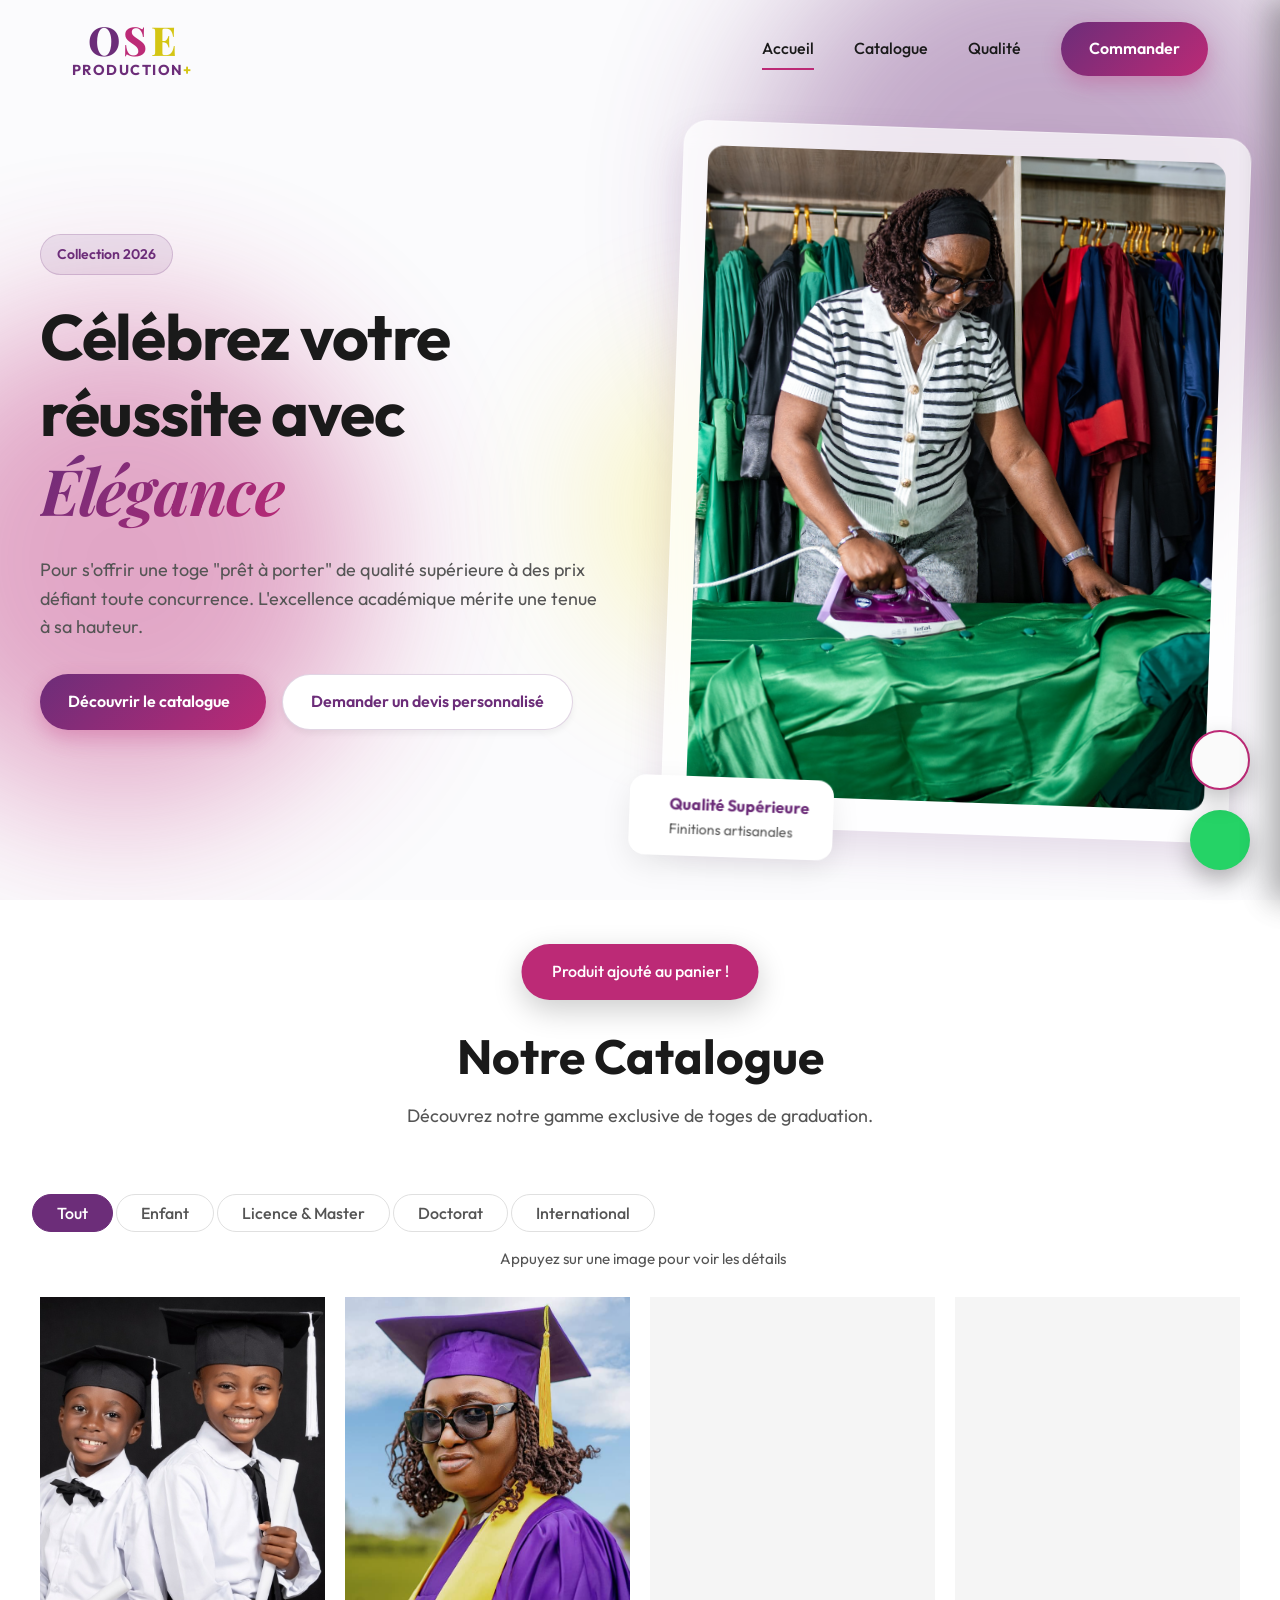
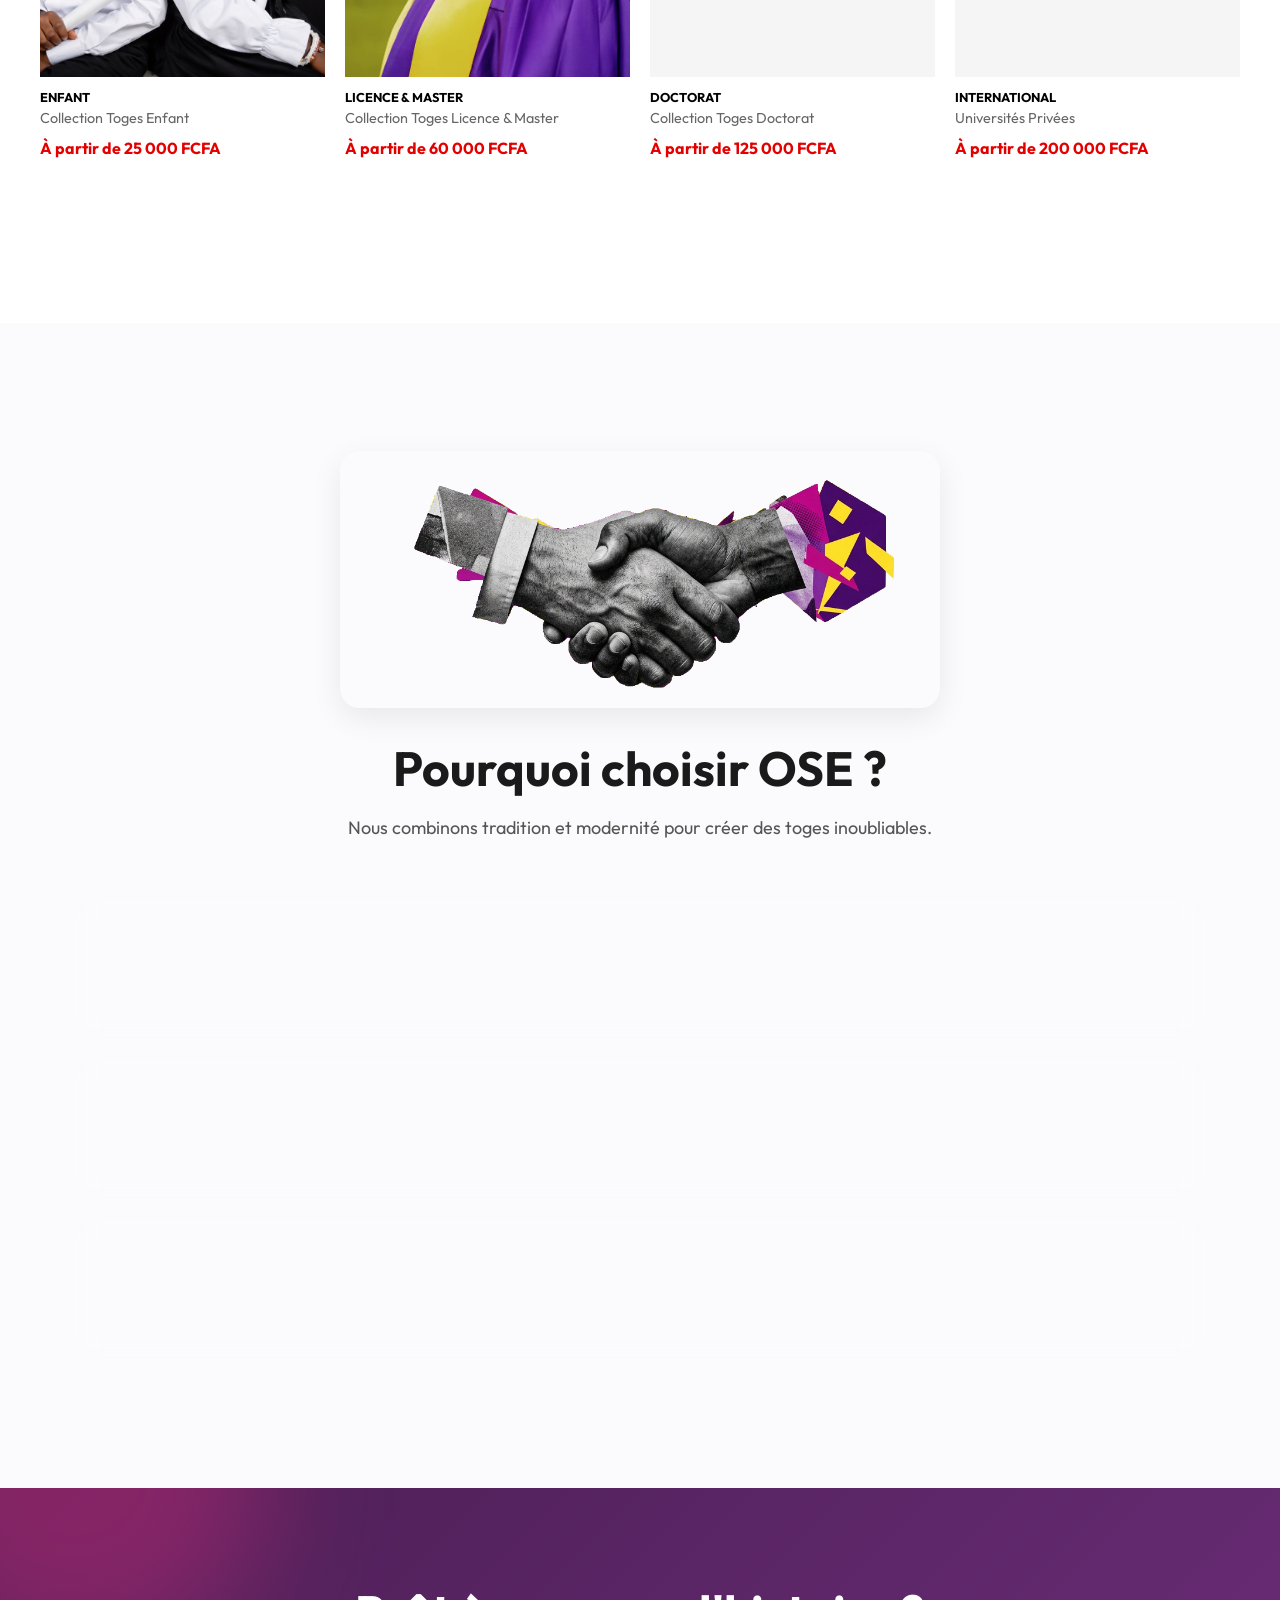
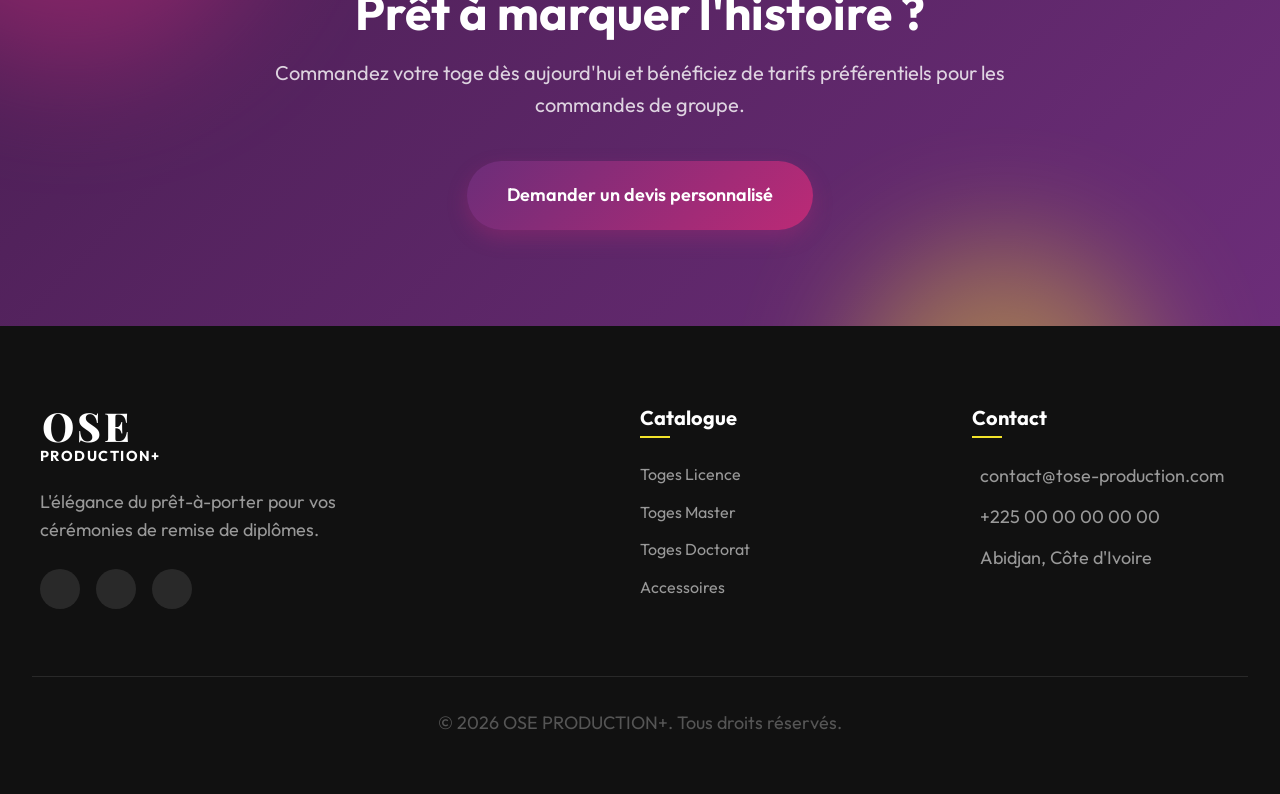
==== index.html @ 0ded6454 "dc" ====
<!DOCTYPE html>
<html lang="fr">
<head>
    <meta charset="UTF-8">
    <meta name="viewport" content="width=device-width, initial-scale=1.0">
    <title>OSE PRODUCTION+ | Catalogue de Toges Premium</title>
    
    <!-- Google Fonts -->
    <link rel="preconnect" href="https://fonts.googleapis.com">
    <link rel="preconnect" href="https://fonts.gstatic.com" crossorigin>
    <link href="https://fonts.googleapis.com/css2?family=Outfit:wght@300;400;500;600;700;800&family=Playfair+Display:ital,wght@0,600;1,600&display=swap" rel="stylesheet">
    
    <!-- Phosphor Icons -->
    <script src="https://unpkg.com/@phosphor-icons/web"></script>
    
    <link rel="stylesheet" href="style.css?v=4">
</head>
<body>
    
    <!-- Navigation -->
    <header class="navbar">
        <div class="nav-container">
            <div class="logo">
                <div class="logo-letters">
                    <span class="logo-o">O</span><span class="logo-s">S</span><span class="logo-e">E</span>
                </div>
                <span class="logo-prod">PRODUCTION<span class="logo-plus">+</span></span>
            </div>
            <nav class="nav-links">
                <a href="#accueil" class="active">Accueil</a>
                <a href="#catalogue">Catalogue</a>
                <a href="#qualite">Qualité</a>
                <a href="#contact" class="btn-primary">Commander</a>
            </nav>
            <div class="mobile-menu">
                <i class="ph ph-list"></i>
            </div>
        </div>
    </header>

    <!-- Hero Section -->
    <section id="accueil" class="hero">
        <div class="hero-bg-shapes">
            <div class="shape shape-purple"></div>
            <div class="shape shape-pink"></div>
            <div class="shape shape-yellow"></div>
        </div>
        
        <div class="hero-content">
            <div class="hero-text fade-in-up">
                <div class="badge">Collection 2026</div>
                <h1>Célébrez votre réussite avec <span class="highlight">Élégance</span></h1>
                <p>Pour s'offrir une toge "prêt à porter" de qualité supérieure à des prix défiant toute concurrence. L'excellence académique mérite une tenue à sa hauteur.</p>
                <div class="hero-buttons">
                    <a href="#catalogue" class="btn-primary">Découvrir le catalogue <i class="ph ph-arrow-right"></i></a>
                    <a href="#" onclick="openQuoteModal(); return false;" class="btn-secondary">Demander un devis personnalisé</a>
                </div>
            </div>
            <div class="hero-image fade-in-left">
                <div class="image-wrapper glass-panel">
                    <img src="assets/couture.jpg" alt="Atelier de confection de toges">
                    <div class="floating-card">
                        <i class="ph-fill ph-star"></i>
                        <div>
                            <strong>Qualité Supérieure</strong>
                            <span>Finitions artisanales</span>
                        </div>
                    </div>
                </div>
            </div>
        </div>
    </section>

    <!-- Catalog Section -->
    <section id="catalogue" class="catalog">
        <div class="section-header fade-in-up">
            <h2>Notre Catalogue</h2>
            <p>Découvrez notre gamme exclusive de toges de graduation.</p>
        </div>

                        <!-- Filters -->
        <div class="filters fade-in-up">
            <button class="filter-btn active" data-filter="all">Tout</button>
            <button class="filter-btn" data-filter="enfant">Enfant</button>
            <button class="filter-btn" data-filter="licence-master">Licence & Master</button>
            <button class="filter-btn" data-filter="doctorat">Doctorat</button>
            <button class="filter-btn" data-filter="international">International</button>
        </div>
        
        <p style="text-align: center; color: var(--text-light); margin-bottom: 25px; margin-top: 15px; font-size: 0.95rem;" class="fade-in-up">
            <i class="ph ph-hand-tap" style="margin-right: 5px;"></i> Appuyez sur une image pour voir les détails
        </p>

                                <div class="products-grid">
            
            <!-- Grande Catégorie: Enfant -->
            <div class="product-card fade-in-up" data-category="enfant" style="--delay: 0.1s">
                <div class="product-image">
                    <img src="assets/toge-enfant/PHOTO-2026-07-03-21-31-05%203.jpg" alt="Toges Enfant">
                    <div class="product-overlay">
                        <button class="btn-icon" data-images="assets/toge-enfant/model%201/PHOTO-2026-07-03-21-31-05%202.jpg,assets/toge-enfant/model%201/PHOTO-2026-07-03-21-31-04.jpg,assets/toge-enfant/model%201/PHOTO-2026-07-03-21-31-04%202.jpg,assets/toge-enfant/model%201/PHOTO-2026-07-03-21-31-04%203.jpg,assets/toge-enfant/model%201/PHOTO-2026-07-03-21-31-05.jpg|assets/toge-enfant/model%202/PHOTO-2026-07-03-21-31-06%203.jpg,assets/toge-enfant/model%202/PHOTO-2026-07-03-21-31-06.jpg,assets/toge-enfant/model%202/PHOTO-2026-07-03-21-31-06%202.jpg|assets/toge-enfant/PHOTO-2026-07-03-21-31-05%203.jpg|assets/toge-enfant/PHOTO-2026-07-03-21-31-06%205.jpg,assets/toge-enfant/PHOTO-2026-07-03-21-31-06%204.jpg" aria-label="Aperçu"><i class="ph ph-heart"></i></button>
                    </div>
                </div>
                <div class="product-info">
                    <div class="product-category">ENFANT</div>
                    <h3 class="product-title">Collection Toges Enfant</h3>
                    <p class="product-price">À partir de 25 000 FCFA</p>
                </div>
            </div>

            <!-- Grande Catégorie: Licence & Master -->
            <div class="product-card fade-in-up" data-category="licence-master" style="--delay: 0.2s">
                <div class="product-image">
                    <img src="assets/toge-licence-master/model%202/PHOTO-2026-07-03-21-35-28%203.jpg" alt="Toges Licence & Master">
                    <div class="product-overlay">
                        <button class="btn-icon" data-images="assets/toge-licence-master/Model%201/PHOTO-2026-07-03-21-35-30%202.jpg,assets/toge-licence-master/Model%201/PHOTO-2026-07-03-21-35-32%204.jpg,assets/toge-licence-master/Model%201/PHOTO-2026-07-03-21-35-30.jpg,assets/toge-licence-master/Model%201/PHOTO-2026-07-03-21-35-31.jpg|assets/toge-licence-master/model%202/PHOTO-2026-07-03-21-35-28%203.jpg,assets/toge-licence-master/model%202/PHOTO-2026-07-03-21-35-28%202.jpg|assets/toge-licence-master/Model%203/PHOTO-2026-07-03-21-35-29%203.jpg,assets/toge-licence-master/Model%203/PHOTO-2026-07-03-21-35-29%202.jpg|assets/toge-licence-master/Model%204/PHOTO-2026-07-03-21-35-32%203.jpg,assets/toge-licence-master/Model%204/PHOTO-2026-07-03-21-35-32%202.jpg,assets/toge-licence-master/Model%204/PHOTO-2026-07-03-21-35-31%202.jpg,assets/toge-licence-master/Model%204/PHOTO-2026-07-03-21-35-31%203.jpg|assets/toge-licence-master/Model%205/PHOTO-2026-07-03-21-35-33%202.jpg,assets/toge-licence-master/Model%205/PHOTO-2026-07-03-21-35-33.jpg|assets/toge-licence-master/Model%206/PHOTO-2026-07-03-21-35-32.jpg|assets/toge-licence-master/Model%207/PHOTO-2026-07-03-21-35-29.jpg|assets/toge-licence-master/Model%208/PHOTO-2026-07-03-21-35-28.jpg" aria-label="Aperçu"><i class="ph ph-heart"></i></button>
                    </div>
                </div>
                <div class="product-info">
                    <div class="product-category">LICENCE & MASTER</div>
                    <h3 class="product-title">Collection Toges Licence & Master</h3>
                    <p class="product-price">À partir de 60 000 FCFA</p>
                </div>
            </div>

            <!-- Grande Catégorie: Doctorat -->
            <div class="product-card fade-in-up" data-category="doctorat" style="--delay: 0.3s">
                <div class="product-image">
                    <img src="assets/toges-doctorants/PHOTO-2026-07-03-21-46-00.jpg" alt="Toges Doctorat">
                    <div class="product-overlay">
                        <button class="btn-icon" data-images="assets/toges-doctorants/PHOTO-2026-07-03-21-46-00.jpg,assets/toges-doctorants/PHOTO-2026-07-03-21-46-00%202.jpg,assets/toges-doctorants/PHOTO-2026-07-03-21-46-00%203.jpg,assets/toges-doctorants/PHOTO-2026-07-03-21-45-59.jpg" aria-label="Aperçu"><i class="ph ph-heart"></i></button>
                    </div>
                </div>
                <div class="product-info">
                    <div class="product-category">DOCTORAT</div>
                    <h3 class="product-title">Collection Toges Doctorat</h3>
                    <p class="product-price">À partir de 125 000 FCFA</p>
                </div>
            </div>
            
            <!-- Grande Catégorie: International -->
            <div class="product-card fade-in-up" data-category="international" style="--delay: 0.4s">
                <div class="product-image">
                    <img src="assets/toges-international/PHOTO-2026-07-03-22-03-42%202.jpg" alt="Toges International">
                    <div class="product-overlay">
                        <button class="btn-icon" data-images="assets/toges-international/PHOTO-2026-07-03-22-03-42%202.jpg,assets/toges-international/PHOTO-2026-07-03-22-03-41.jpg,assets/toges-international/PHOTO-2026-07-03-22-03-42.jpg" aria-label="Aperçu"><i class="ph ph-heart"></i></button>
                    </div>
                </div>
                <div class="product-info">
                    <div class="product-category">INTERNATIONAL</div>
                    <h3 class="product-title">Universités Privées</h3>
                    <p class="product-price">À partir de 200 000 FCFA</p>
                </div>
            </div>
            
        </div>
    </section>

    <!-- Features Section -->
    <section id="qualite" class="features">
        <div class="features-content">
            <div class="section-header fade-in-up" style="margin-bottom: 2rem;">
                <img src="assets/handshake.png" alt="Partenariat de confiance" style="width: 100%; max-width: 600px; border-radius: 20px; margin: 0 auto 2rem; display: block; box-shadow: var(--shadow-md);">
                <h2>Pourquoi choisir OSE ?</h2>
                <p>Nous combinons tradition et modernité pour créer des toges inoubliables.</p>
            </div>
            
            <div class="features-grid stacked">
                <div class="feature-card glass-panel fade-in-up" style="--delay: 0.1s">
                    <div class="feature-icon purple"><i class="ph ph-medal"></i></div>
                    <div>
                        <h3>Tissus Premium</h3>
                        <p>Des matériaux sélectionnés avec soin pour un tombé parfait et un confort absolu tout au long de la cérémonie.</p>
                    </div>
                    <div class="feature-checkmark"><i class="ph-bold ph-check"></i></div>
                </div>
                <div class="feature-card glass-panel fade-in-up" style="--delay: 0.2s">
                    <div class="feature-icon pink"><i class="ph ph-scissors"></i></div>
                    <div>
                        <h3>Coupe sur Mesure</h3>
                        <p>Nos toges sont conçues pour s'adapter élégamment à toutes les morphologies, sublimant votre silhouette.</p>
                    </div>
                    <div class="feature-checkmark"><i class="ph-bold ph-check"></i></div>
                </div>
                <div class="feature-card glass-panel fade-in-up" style="--delay: 0.3s">
                    <div class="feature-icon yellow"><i class="ph ph-tag"></i></div>
                    <div>
                        <h3>Prix Imbattables</h3>
                        <p>Une qualité haute couture accessible. Le meilleur rapport qualité-prix garanti sur le marché.</p>
                    </div>
                    <div class="feature-checkmark"><i class="ph-bold ph-check"></i></div>
                </div>
            </div>
        </div>
    </section>

    <!-- Banner Section -->
    <section class="cta-banner">
        <div class="cta-content fade-in-up">
            <h2>Prêt à marquer l'histoire ?</h2>
            <p>Commandez votre toge dès aujourd'hui et bénéficiez de tarifs préférentiels pour les commandes de groupe.</p>
            <a href="#" onclick="openQuoteModal(); return false;" class="btn-primary btn-large">Demander un devis personnalisé</a>
        </div>
        <div class="cta-shapes">
            <div class="shape-1"></div>
            <div class="shape-2"></div>
        </div>
    </section>

    <!-- Footer -->
    <footer id="contact">
        <div class="footer-content">
            <div class="footer-brand">
                <div class="logo footer-logo">
                    <div class="logo-letters">
                        <span class="logo-o">O</span><span class="logo-s">S</span><span class="logo-e">E</span>
                    </div>
                    <span class="logo-prod">PRODUCTION<span class="logo-plus">+</span></span>
                </div>
                <p>L'élégance du prêt-à-porter pour vos cérémonies de remise de diplômes.</p>
                <div class="social-links">
                    <a href="#"><i class="ph-fill ph-facebook-logo"></i></a>
                    <a href="#"><i class="ph-fill ph-instagram-logo"></i></a>
                    <a href="#"><i class="ph-fill ph-whatsapp-logo"></i></a>
                </div>
            </div>
            <div class="footer-links">
                <h4>Catalogue</h4>
                <a href="#">Toges Licence</a>
                <a href="#">Toges Master</a>
                <a href="#">Toges Doctorat</a>
                <a href="#">Accessoires</a>
            </div>
            <div class="footer-contact">
                <h4>Contact</h4>
                <p><i class="ph ph-envelope"></i> contact@tose-production.com</p>
                <p><i class="ph ph-phone"></i> +225 00 00 00 00 00</p>
                <p><i class="ph ph-map-pin"></i> Abidjan, Côte d'Ivoire</p>
            </div>
        </div>
        <div class="footer-bottom">
            <p>&copy; 2026 OSE PRODUCTION+. Tous droits réservés.</p>
        </div>
    </footer>

    <script src="script.js?v=4"></script>

    <!-- Lightbox -->
    <div id="lightbox" class="lightbox">
        <span class="lightbox-close">&times;</span>
        <button class="lightbox-prev"><i class="ph ph-caret-left"></i></button>
        <div class="lightbox-content">
            <img id="lightbox-img" src="" alt="Aperçu">
        </div>
        <button class="lightbox-next"><i class="ph ph-caret-right"></i></button>
        <div class="lightbox-counter">1 / 1</div>
    </div>


    

    <!-- Product Detail Modal -->
    <div id="product-detail-modal" class="custom-modal">
        <div class="custom-modal-overlay"></div>
        <div class="custom-modal-content product-content fade-in-up">
            <span class="close-modal">&times;</span>
            <div class="product-layout">
                <div class="product-gallery" style="position: relative;">
                    <button class="detail-prev" id="detail-prev"><i class="ph ph-caret-left"></i></button>
                    <img id="detail-img" src="" alt="Toge" style="cursor: zoom-in;" title="Cliquez pour agrandir">
                    <button class="detail-next" id="detail-next"><i class="ph ph-caret-right"></i></button>
                </div>
                <div class="product-info-panel">
                    <h2 id="detail-title">Titre du produit</h2>
                    <p class="detail-price" id="detail-price">Prix</p>
                    <div class="detail-description">
                        <p>Cette toge de qualité supérieure est confectionnée avec soin pour garantir élégance et confort lors de votre cérémonie.</p>
                        <ul style="margin-top: 15px; padding-left: 20px; color: var(--text-light);">
                            <li>Tissu infroissable de haute qualité</li>
                            <li>Coupe académique traditionnelle</li>
                            <li>Finitions soignées</li>
                        </ul>
                    </div>
                    <div class="detail-options dynamic-measurements-container">
                        <div class="quantity-wrapper">
                            <label for="toga-quantity">Combien de toges souhaitez-vous commander ?</label>
                            <input type="number" id="toga-quantity" class="quantity-input" min="1" max="100" value="1">
                        </div>
                        <div id="toga-forms-wrapper" class="forms-wrapper">
                            <!-- Dynamic forms will be injected here -->
                        </div>
                    </div>
                    <button id="btn-add-cart" class="btn-primary" style="width:100%; margin-top:20px;"><i class="ph ph-shopping-cart"></i> Ajouter au panier</button>
                    <button class="btn-secondary" style="width:100%; margin-top:10px;"><i class="ph ph-whatsapp-logo"></i> Commander sur WhatsApp</button>
                </div>
            </div>
        </div>
    </div>


    <!-- Toast Notification -->
    <div id="toast" class="toast">Produit ajouté au panier !</div>


    <!-- Floating WhatsApp Button -->
    <a href="https://wa.me/2250501696060?text=Bonjour%20OSE%20Production%20!%20J'aurais%20besoin%20d'aide%20concernant%20vos%20toges." target="_blank" id="floating-whatsapp-service" class="floating-whatsapp-service">
        <i class="ph-fill ph-whatsapp-logo"></i>
    </a>

    <!-- Floating Favorites Button -->
    <div id="floating-favorites" class="floating-favorites">
        <i class="ph ph-heart"></i>
        <span id="favorites-badge" class="favorites-badge">0</span>
    </div>

    <!-- Cart Sidebar -->
    <div id="cart-sidebar" class="cart-sidebar">
        <div class="cart-header">
            <h2>Votre Panier</h2>
            <button id="close-cart" class="close-cart">&times;</button>
        </div>
        <div id="cart-items" class="cart-items">
            <!-- Cart items will be injected here by JS -->
        </div>
        <div class="cart-footer">
            <button id="btn-checkout-whatsapp" class="btn-primary" style="width: 100%;">
                <i class="ph ph-whatsapp-logo"></i> Commander via WhatsApp
            </button>
        </div>
    </div>

    <!-- Favorites Sidebar -->
    <div id="favorites-sidebar" class="favorites-sidebar">
        <div class="cart-header">
            <h2>Mes Favoris</h2>
            <button id="close-favorites" class="close-cart">&times;</button>
        </div>
        <div id="favorites-items" class="cart-items" style="padding: 20px; overflow-y: auto; display: flex; flex-direction: column; gap: 15px;">
            <!-- Favorites items will be injected here by JS -->
        </div>
    </div>

    <div id="cart-overlay" class="cart-overlay"></div>


    <!-- Custom Quote Modal -->
    <div id="quote-modal" class="custom-modal">
        <div class="custom-modal-overlay"></div>
        <div class="custom-modal-content quote-modal-content">
            <span class="close-modal" onclick="closeQuoteModal()">&times;</span>
            <h2>Demander un devis personnalisé</h2>
            <p style="margin-bottom: 20px; color: var(--text-light);">Veuillez remplir ce formulaire pour obtenir une proposition chiffrée adaptée à vos besoins.</p>
            
            <form id="quote-form" onsubmit="submitQuoteForm(event)">
                <div class="form-grid">
                    <div class="form-group">
                        <label for="quote-name">Nom complet du responsable</label>
                        <input type="text" id="quote-name" required placeholder="Ex: Jean Dupont">
                    </div>
                    <div class="form-group">
                        <label for="quote-school">Nom de l'établissement / Université</label>
                        <input type="text" id="quote-school" required placeholder="Ex: Université de Cocody">
                    </div>
                    <div class="form-group">
                        <label for="quote-phone">Numéro WhatsApp</label>
                        <input type="tel" id="quote-phone" required placeholder="Ex: +225 01 02 03 04 05">
                    </div>
                    <div class="form-group">
                        <label for="quote-email">Adresse Email</label>
                        <input type="email" id="quote-email" required placeholder="Ex: contact@ecole.com">
                    </div>
                    <div class="form-group" style="position: relative;">
                        <label for="quote-type">Type de toges souhaité</label>
                        <select id="quote-type" required onchange="toggleOtherType()">
                            <option value="">Sélectionnez un type</option>
                            <option value="Maternelle">Maternelle</option>
                            <option value="Primaire">Primaire</option>
                            <option value="Collège / Lycée">Collège / Lycée</option>
                            <option value="Licence / Master">Licence / Master</option>
                            <option value="Doctorat">Doctorat</option>
                            <option value="Autre">Autre</option>
                        </select>
                        <input type="text" id="quote-type-other" placeholder="Précisez le type..." style="display: none; margin-top: 10px;">
                    </div>
                    <div class="form-group">
                        <label for="quote-quantity">Quantité estimée</label>
                        <input type="number" id="quote-quantity" min="1" required placeholder="Ex: 25">
                    </div>
                </div>

                <div class="form-group" style="margin-top: 15px;">
                    <label for="quote-date">Date prévue de la cérémonie</label>
                    <input type="date" id="quote-date">
                </div>

                <div class="form-options">
                    <p style="font-weight: 600; margin-bottom: 10px;">Options de personnalisation :</p>
                    <label class="checkbox-label">
                        <input type="checkbox" id="opt-embroidery" value="Broderie du logo"> Broderie du logo de l'établissement
                    </label>
                    <label class="checkbox-label">
                        <input type="checkbox" id="opt-sash" value="Écharpes personnalisées"> Écharpes personnalisées avec le nom de l'école
                    </label>
                    <label class="checkbox-label">
                        <input type="checkbox" id="opt-cap" value="Toques avec pompons"> Toques avec pompons aux couleurs de l'école
                    </label>
                </div>

                <div class="form-group" style="margin-top: 15px;">
                    <label for="quote-message">Précisions supplémentaires</label>
                    <textarea id="quote-message" rows="3" placeholder="Avez-vous des besoins spécifiques ?"></textarea>
                </div>

                <button type="submit" class="btn-primary" style="width: 100%; margin-top: 20px;">
                    <i class="ph ph-whatsapp-logo" style="margin-right: 8px; font-size: 1.2rem;"></i> Envoyer ma demande via WhatsApp
                </button>
            </form>
        </div>
    </div>
</body>

</html>
---- style.css ----
/* --- CSS Variables --- */
:root {
    --purple: #6c2d79;
    --purple-light: #8e3e9f;
    --purple-dark: #4b1f54;
    
    --magenta: #bc2a76;
    --magenta-light: #d64a93;
    
    --yellow: #f2e32a;
    --yellow-dark: #d4c514;
    
    --text-dark: #1a1a1a;
    --text-light: #555555;
    --bg-light: #fbfbfd;
    --white: #ffffff;
    
    --primary: #bc2a76;
    --secondary: #8e3e9f;
    
    --glass-bg: rgba(255, 255, 255, 0.7);
    --glass-border: rgba(255, 255, 255, 0.3);
    
    --transition: all 0.3s cubic-bezier(0.25, 0.8, 0.25, 1);
    
    --shadow-sm: 0 4px 6px rgba(0,0,0,0.05);
    --shadow-md: 0 10px 30px rgba(0,0,0,0.08);
    --shadow-lg: 0 20px 40px rgba(108, 45, 121, 0.15);
}

/* --- Reset & Base Styles --- */
* {
    margin: 0;
    padding: 0;
    box-sizing: border-box;
}

html {
    scroll-behavior: smooth;
}

body {
    font-family: 'Outfit', sans-serif;
    color: var(--text-dark);
    background-color: var(--bg-light);
    line-height: 1.6;
    overflow-x: hidden;
}

a {
    text-decoration: none;
    color: inherit;
    transition: var(--transition);
}

ul {
    list-style: none;
}

/* --- Typography --- */
h1, h2, h3, h4 {
    line-height: 1.2;
    font-weight: 700;
}

h1 {
    font-size: clamp(2.5rem, 5vw, 4.5rem);
    letter-spacing: -0.02em;
    margin-bottom: 1.5rem;
}

h2 {
    font-size: clamp(2rem, 4vw, 3rem);
    margin-bottom: 1rem;
}

p {
    font-size: 1.125rem;
    color: var(--text-light);
    margin-bottom: 1.5rem;
}

.highlight {
    background: linear-gradient(135deg, var(--purple), var(--magenta));
    -webkit-background-clip: text;
    -webkit-text-fill-color: transparent;
    font-family: 'Playfair Display', serif;
    font-style: italic;
    padding-right: 0.2em; /* Fix cut-off italic letters */
}

/* --- Buttons --- */
.btn-primary, .btn-secondary {
    display: inline-flex;
    align-items: center;
    gap: 0.5rem;
    padding: 0.875rem 1.75rem;
    border-radius: 50px;
    font-weight: 600;
    font-size: 1rem;
    cursor: pointer;
    transition: var(--transition);
    border: none;
    outline: none;
}

.btn-primary {
    background: linear-gradient(135deg, var(--purple), var(--magenta));
    color: var(--white);
    box-shadow: 0 8px 20px rgba(188, 42, 118, 0.3);
}

.btn-primary:hover {
    transform: translateY(-3px);
    box-shadow: 0 12px 25px rgba(188, 42, 118, 0.4);
}

.btn-secondary {
    background: var(--white);
    color: var(--purple);
    border: 1px solid rgba(108, 45, 121, 0.2);
    box-shadow: var(--shadow-sm);
}

.btn-secondary:hover {
    border-color: var(--purple);
    transform: translateY(-3px);
}

.btn-large {
    padding: 1.25rem 2.5rem;
    font-size: 1.125rem;
}

/* --- Navigation --- */
.navbar {
    position: fixed;
    top: 0;
    left: 0;
    width: 100%;
    z-index: 1000;
    padding: 1.25rem 0;
    transition: var(--transition);
}

.navbar.scrolled {
    background: rgba(255, 255, 255, 0.9);
    backdrop-filter: blur(15px);
    -webkit-backdrop-filter: blur(15px);
    box-shadow: var(--shadow-sm);
    padding: 0.875rem 0;
}

.nav-container {
    max-width: 1200px;
    margin: 0 auto;
    padding: 0 2rem;
    display: flex;
    justify-content: space-between;
    align-items: center;
}

/* Logo Styling inspired by image */
.logo {
    display: inline-flex;
    flex-direction: column;
    align-items: center;
    font-weight: 800;
    line-height: 1;
}

.logo span {
    display: inline-block;
}

.logo-letters {
    display: flex;
    flex-direction: row;
    align-items: center;
}

.logo-o, .logo-s, .logo-e {
    font-size: 2.5rem;
    padding: 0 0.1rem;
    font-family: 'Playfair Display', serif;
}

.logo-o { color: var(--purple); }
.logo-s { color: var(--magenta); }
.logo-e { color: var(--yellow-dark); }

.logo-prod {
    font-size: 0.9rem;
    letter-spacing: 0.1em;
    color: var(--purple);
    margin-top: 0.2rem;
    font-weight: 700;
}

.logo-plus {
    color: var(--yellow-dark);
}

.nav-links {
    display: flex;
    align-items: center;
    gap: 2.5rem;
}

.nav-links a:not(.btn-primary) {
    font-weight: 500;
    position: relative;
    padding: 0.5rem 0;
}

.nav-links a:not(.btn-primary)::after {
    content: '';
    position: absolute;
    bottom: 0;
    left: 0;
    width: 0;
    height: 2px;
    background: var(--magenta);
    transition: var(--transition);
}

.nav-links a:not(.btn-primary):hover::after,
.nav-links a.active:not(.btn-primary)::after {
    width: 100%;
}

.mobile-menu {
    display: none;
    font-size: 1.5rem;
    cursor: pointer;
}

/* --- Hero Section --- */
.hero {
    position: relative;
    min-height: 100vh;
    display: flex;
    align-items: center;
    padding: 8rem 2rem 4rem;
    overflow: hidden;
}

.hero-bg-shapes {
    position: absolute;
    top: 0;
    left: 0;
    width: 100%;
    height: 100%;
    z-index: -1;
    overflow: hidden;
}

.shape {
    position: absolute;
    border-radius: 50%;
    filter: blur(80px);
    opacity: 0.4;
    animation: float 20s infinite alternate;
}

.shape-purple {
    top: -10%;
    right: -5%;
    width: 600px;
    height: 600px;
    background: var(--purple);
    animation-delay: 0s;
}

.shape-pink {
    bottom: 10%;
    left: -10%;
    width: 500px;
    height: 500px;
    background: var(--magenta);
    animation-delay: -5s;
}

.shape-yellow {
    top: 40%;
    right: 30%;
    width: 300px;
    height: 300px;
    background: var(--yellow);
    opacity: 0.3;
    animation-delay: -10s;
}

@keyframes float {
    0% { transform: translate(0, 0) scale(1); }
    50% { transform: translate(30px, 50px) scale(1.1); }
    100% { transform: translate(-30px, 20px) scale(0.9); }
}

.hero-content {
    max-width: 1200px;
    margin: 0 auto;
    display: grid;
    grid-template-columns: 1fr 1fr;
    gap: 4rem;
    align-items: center;
    width: 100%;
}

.badge {
    display: inline-block;
    padding: 0.5rem 1rem;
    background: rgba(108, 45, 121, 0.1);
    color: var(--purple);
    border-radius: 50px;
    font-weight: 600;
    font-size: 0.875rem;
    margin-bottom: 1.5rem;
    border: 1px solid rgba(108, 45, 121, 0.2);
}

.hero-buttons {
    display: flex;
    gap: 1rem;
    margin-top: 2rem;
}

.hero-image {
    position: relative;
}

.glass-panel {
    background: var(--glass-bg);
    backdrop-filter: blur(12px);
    -webkit-backdrop-filter: blur(12px);
    border: 1px solid var(--glass-border);
    border-radius: 24px;
    box-shadow: var(--shadow-lg);
}

.image-wrapper {
    position: relative;
    padding: 1.5rem;
    transform: rotate(2deg);
    transition: var(--transition);
}

.image-wrapper:hover {
    transform: rotate(0deg) translateY(-10px);
}

.image-wrapper img {
    width: 100%;
    height: auto;
    border-radius: 16px;
    object-fit: cover;
    aspect-ratio: 4/5;
}

.floating-card {
    position: absolute;
    bottom: -2rem;
    left: -2rem;
    background: var(--white);
    padding: 1rem 1.5rem;
    border-radius: 16px;
    box-shadow: var(--shadow-md);
    display: flex;
    align-items: center;
    gap: 1rem;
    animation: float-small 6s infinite ease-in-out;
}

@keyframes float-small {
    0%, 100% { transform: translateY(0); }
    50% { transform: translateY(-10px); }
}

.floating-card i {
    font-size: 2rem;
    color: var(--yellow-dark);
}

.floating-card div {
    display: flex;
    flex-direction: column;
}

.floating-card strong {
    font-size: 1rem;
    color: var(--purple);
}

.floating-card span {
    font-size: 0.875rem;
    color: var(--text-light);
}

/* --- Features Section --- */
.features {
    padding: 8rem 2rem;
    max-width: 1200px;
    margin: 0 auto;
}

.section-header {
    text-align: center;
    max-width: 600px;
    margin: 0 auto 4rem;
}

.features-grid {
    display: grid;
    grid-template-columns: repeat(auto-fit, minmax(300px, 1fr));
    gap: 2rem;
}

.feature-card {
    padding: 3rem 2rem;
    text-align: center;
    transition: var(--transition);
}

.feature-card:hover {
    transform: translateY(-10px);
    background: var(--white);
}

.feature-icon {
    width: 80px;
    height: 80px;
    border-radius: 50%;
    display: flex;
    align-items: center;
    justify-content: center;
    margin: 0 auto 1.5rem;
    font-size: 2.5rem;
}

.feature-icon.purple {
    background: rgba(108, 45, 121, 0.1);
    color: var(--purple);
}

.feature-icon.pink {
    background: rgba(188, 42, 118, 0.1);
    color: var(--magenta);
}

.feature-icon.yellow {
    background: rgba(242, 227, 42, 0.2);
    color: var(--yellow-dark);
}

/* --- Catalog Section --- */
.catalog {
    padding: 8rem 2rem;
    background: var(--white);
}

.catalog-filters {
    display: flex;
    justify-content: center;
    gap: 1rem;
    margin-bottom: 3rem;
    flex-wrap: wrap;
}

.filter-btn {
    padding: 0.5rem 1.5rem;
    border-radius: 50px;
    border: 1px solid #e0e0e0;
    background: transparent;
    color: var(--text-light);
    font-family: inherit;
    font-weight: 500;
    font-size: 1rem;
    cursor: pointer;
    transition: var(--transition);
}

.filter-btn:hover, .filter-btn.active {
    background: var(--purple);
    color: var(--white);
    border-color: var(--purple);
}


.products-grid {
    display: grid;
    grid-template-columns: repeat(2, 1fr);
    gap: 15px;
    max-width: 1200px;
    margin: 0 auto;
}

@media (min-width: 768px) {
    .products-grid {
        grid-template-columns: repeat(4, 1fr);
        gap: 20px;
    }
}

.product-card {
    border-radius: 0;
    overflow: hidden;
    background: transparent;
    box-shadow: none;
    transition: none;
    border: none;
}

.product-card:hover {
    transform: none;
    box-shadow: none;
}

.product-image {
    position: relative;
    aspect-ratio: 3/4;
    height: auto;
    background: #f5f5f5;
    overflow: hidden;
}

.product-image img {
    width: 100%;
    height: 100%;
    object-fit: cover;
    transition: transform 0.5s ease;
}

.product-card:hover .product-image img {
    transform: scale(1.05);
}

.product-badge {
    position: absolute;
    top: 10px;
    left: 10px;
    background: #000; /* Black like Galeries Lafayette -50% */
    color: var(--white);
    padding: 0.2rem 0.5rem;
    border-radius: 0;
    font-size: 0.75rem;
    font-weight: 700;
    text-transform: uppercase;
}

.product-overlay {
    position: absolute;
    top: 10px;
    right: 10px;
    bottom: auto;
    left: auto;
    background: transparent;
    display: block;
    opacity: 1;
    pointer-events: none;
}

.btn-icon {
    pointer-events: auto;
    background: transparent;
    color: #666;
    border: none;
    padding: 0;
    border-radius: 0;
    font-size: 1.5rem;
    display: flex;
    align-items: center;
    justify-content: center;
    cursor: pointer;
    transform: none;
    transition: color 0.3s ease;
}

.btn-icon:hover {
    color: var(--purple);
}

.product-info {
    padding: 10px 0;
    text-align: left;
}

.product-category {
    font-size: 0.8rem;
    color: #000;
    font-weight: 700;
    margin-bottom: 0.2rem;
    text-transform: uppercase;
    letter-spacing: 0;
}

.product-info h3 {
    font-size: 0.9rem;
    font-weight: 400;
    color: #666;
    margin-bottom: 0.5rem;
}

.product-price {
    font-weight: 700;
    color: #e50000; /* Red like in the screenshot */
    font-size: 1rem;
}

/* --- CTA Banner --- */
.cta-banner {
    background: linear-gradient(135deg, var(--purple-dark), var(--purple));
    padding: 6rem 2rem;
    text-align: center;
    color: var(--white);
    position: relative;
    overflow: hidden;
}

.cta-content {
    position: relative;
    z-index: 2;
    max-width: 800px;
    margin: 0 auto;
}

.cta-content h2 {
    color: var(--white);
}

.cta-content p {
    color: rgba(255, 255, 255, 0.8);
    font-size: 1.25rem;
    margin-bottom: 2.5rem;
}

.cta-shapes .shape-1, .cta-shapes .shape-2 {
    position: absolute;
    border-radius: 50%;
    filter: blur(60px);
    z-index: 1;
}

.cta-shapes .shape-1 {
    width: 400px;
    height: 400px;
    background: var(--magenta);
    top: -50%;
    left: -10%;
    opacity: 0.5;
}

.cta-shapes .shape-2 {
    width: 300px;
    height: 300px;
    background: var(--yellow);
    bottom: -50%;
    right: 10%;
    opacity: 0.4;
}

/* --- Footer --- */
footer {
    background: #111;
    color: var(--white);
    padding: 5rem 2rem 2rem;
}

.footer-content {
    max-width: 1200px;
    margin: 0 auto;
    display: grid;
    grid-template-columns: 2fr 1fr 1fr;
    gap: 4rem;
    margin-bottom: 4rem;
}

.footer-logo {
    filter: brightness(0) invert(1);
    margin-bottom: 1.5rem;
    align-items: flex-start;
}

.footer-brand p {
    color: #999;
    max-width: 300px;
}

.social-links {
    display: flex;
    gap: 1rem;
    margin-top: 1.5rem;
}

.social-links a {
    display: flex;
    align-items: center;
    justify-content: center;
    width: 40px;
    height: 40px;
    border-radius: 50%;
    background: rgba(255,255,255,0.1);
    transition: var(--transition);
}

.social-links a:hover {
    background: var(--magenta);
    transform: translateY(-3px);
}

.footer-links h4, .footer-contact h4 {
    font-size: 1.25rem;
    margin-bottom: 1.5rem;
    position: relative;
    padding-bottom: 0.5rem;
}

.footer-links h4::after, .footer-contact h4::after {
    content: '';
    position: absolute;
    bottom: 0;
    left: 0;
    width: 30px;
    height: 2px;
    background: var(--yellow);
}

.footer-links a, .footer-contact p {
    display: block;
    color: #999;
    margin-bottom: 0.75rem;
}

.footer-links a:hover {
    color: var(--yellow);
    padding-left: 5px;
}

.footer-contact i {
    color: var(--magenta);
    margin-right: 0.5rem;
}

.footer-bottom {
    text-align: center;
    padding-top: 2rem;
    border-top: 1px solid rgba(255,255,255,0.1);
    color: #777;
    font-size: 0.875rem;
}

/* --- Animations --- */
.fade-in-up {
    opacity: 0;
    transform: translateY(30px);
    transition: opacity 0.8s ease, transform 0.8s ease;
    transition-delay: var(--delay, 0s);
}

.fade-in-up.visible {
    opacity: 1;
    transform: translateY(0);
}

.fade-in-left {
    opacity: 0;
    transform: translateX(30px);
    transition: opacity 0.8s ease, transform 0.8s ease;
}

.fade-in-left.visible {
    opacity: 1;
    transform: translateX(0);
}

/* --- Responsive --- */
@media (max-width: 992px) {
    .hero-content {
        grid-template-columns: 1fr;
        text-align: center;
        gap: 1.5rem;
    }
    
    .hero-buttons {
        justify-content: center;
    }
    
    .hero-image {
        margin-top: 0;
        max-width: 500px;
        margin-left: auto;
        margin-right: auto;
    }
    
    .features {
        padding: 2rem 1.5rem 4rem;
    }
    
    .catalog {
        padding: 4rem 1.5rem 2rem;
    }
    
    .floating-card {
        bottom: -1rem;
        left: 50%;
        transform: translateX(-50%);
        width: max-content;
        animation: float-small-center 6s infinite ease-in-out;
    }

    @keyframes float-small-center {
        0%, 100% { transform: translate(-50%, 0); }
        50% { transform: translate(-50%, -10px); }
    }
    
    .footer-content {
        grid-template-columns: 1fr;
        gap: 2rem;
    }
}

@media (max-width: 768px) {
    .nav-links {
        display: none;
    }
    
    .mobile-menu {
        display: block;
    }
    
    .hero {
        padding-top: 5rem;
        padding-bottom: 2rem;
        min-height: auto;
    }
}

/* Lightbox Styles */
.lightbox {
    display: none;
    position: fixed;
    z-index: 9999;
    left: 0;
    top: 0;
    width: 100%;
    height: 100%;
    background-color: rgba(0, 0, 0, 0.9);
    backdrop-filter: blur(5px);
    opacity: 0;
    transition: opacity 0.3s ease;
}

.lightbox.active {
    display: flex;
    align-items: center;
    justify-content: center;
    opacity: 1;
}

.lightbox-content {
    max-width: 90%;
    max-height: 90%;
    position: relative;
    display: flex;
    justify-content: center;
    align-items: center;
}

.lightbox-content img {
    max-width: 100%;
    max-height: 90vh;
    object-fit: contain;
    border-radius: 8px;
    box-shadow: 0 10px 30px rgba(0,0,0,0.5);
    user-select: none;
}

.lightbox-close {
    position: absolute;
    top: 20px;
    right: 30px;
    color: white;
    font-size: 40px;
    font-weight: 300;
    cursor: pointer;
    z-index: 10000;
    transition: color 0.2s;
}

.lightbox-close:hover {
    color: var(--primary);
}

.lightbox-prev, .lightbox-next {
    position: absolute;
    top: 50%;
    transform: translateY(-50%);
    background: rgba(255, 255, 255, 0.1);
    color: white;
    border: none;
    width: 50px;
    height: 50px;
    border-radius: 50%;
    display: flex;
    align-items: center;
    justify-content: center;
    font-size: 24px;
    cursor: pointer;
    transition: background 0.2s, transform 0.2s;
    z-index: 10000;
}

.lightbox-prev:hover, .lightbox-next:hover {
    background: var(--primary);
    transform: translateY(-50%) scale(1.1);
}

.lightbox-prev {
    left: 30px;
}

.lightbox-next {
    right: 30px;
}

.lightbox-counter {
    position: absolute;
    bottom: 30px;
    left: 50%;
    transform: translateX(-50%);
    color: white;
    font-family: var(--font-primary);
    font-size: 1rem;
    background: rgba(0,0,0,0.5);
    padding: 5px 15px;
    border-radius: 20px;
}

.product-image img { transition: opacity 0.3s ease; }


/* --- Ecommerce Modals --- */
.custom-modal {
    position: fixed;
    top: 0;
    left: 0;
    width: 100%;
    height: 100%;
    z-index: 10000;
    display: none;
    align-items: center;
    justify-content: center;
}

.custom-modal.active {
    display: flex;
}

.custom-modal-overlay {
    position: absolute;
    top: 0;
    left: 0;
    width: 100%;
    height: 100%;
    background: rgba(0, 0, 0, 0.7);
    backdrop-filter: blur(8px);
}

.custom-modal-content {
    position: relative;
    background: white;
    border-radius: 20px;
    z-index: 10001;
    overflow: hidden;
    box-shadow: 0 20px 50px rgba(0,0,0,0.3);
}

.close-modal {
    position: absolute;
    top: 20px;
    right: 25px;
    font-size: 30px;
    cursor: pointer;
    color: var(--text);
    z-index: 10;
    transition: color 0.3s;
}

.close-modal:hover {
    color: var(--primary);
}

/* Gallery Modal */
.gallery-content {
    width: 90%;
    max-width: 1200px;
    max-height: 90vh;
    padding: 40px;
    overflow-y: auto;
}

.gallery-content h2 {
    text-align: center;
    margin-bottom: 30px;
    font-size: 2rem;
    color: var(--text);
}


.gallery-grid {
    display: grid;
    grid-template-columns: repeat(2, 1fr);
    gap: 15px;
}

@media (min-width: 768px) {
    .gallery-grid {
        grid-template-columns: repeat(auto-fill, minmax(200px, 1fr));
        gap: 20px;
    }
}

.gallery-item {
    position: relative;
    border-radius: 0;
    overflow: hidden;
    cursor: pointer;
    box-shadow: none;
    transition: none;
    background: transparent;
}

.gallery-image {
    position: relative;
    aspect-ratio: 3/4;
    background: #f5f5f5;
    overflow: hidden;
}

.gallery-image img {
    width: 100%;
    height: 100%;
    object-fit: cover;
    transition: transform 0.5s;
}

.gallery-item:hover .gallery-image img {
    transform: scale(1.05);
}

.gallery-info {
    padding: 10px 0;
    text-align: left;
}

.gallery-info h3 {
    font-size: 0.9rem;
    font-weight: 400;
    color: #666;
    margin: 0;
}

/* Product Detail Modal */
.product-content {
    width: 90%;
    max-width: 1000px;
    max-height: 90vh;
    overflow-y: auto;
}

.product-layout {
    display: flex;
    flex-direction: column;
}

@media (min-width: 768px) {
    .product-layout {
        flex-direction: row;
    }
}

.product-gallery {
    flex: 1;
    background: #f5f5f5;
    display: flex;
    align-items: center;
    justify-content: center;
    padding: 40px;
}

.product-gallery img {
    max-width: 100%;
    max-height: 70vh;
    object-fit: contain;
    border-radius: 10px;
    box-shadow: 0 10px 30px rgba(0,0,0,0.15);
}

.product-info-panel {
    flex: 1;
    padding: 50px 40px;
    display: flex;
    flex-direction: column;
    justify-content: center;
}

#detail-title {
    font-size: 2.2rem;
    margin-bottom: 10px;
    color: var(--text);
}

.detail-price {
    font-size: 1.5rem;
    color: var(--primary);
    font-weight: 700;
    margin-bottom: 25px;
}

.detail-options {
    margin-top: 25px;
}

.detail-options label {
    display: block;
    margin-bottom: 8px;
    font-weight: 500;
    color: var(--text);
}

.detail-options select {
    width: 100%;
    padding: 12px;
    border: 1px solid #ddd;
    border-radius: 8px;
    font-family: inherit;
    font-size: 1rem;
    outline: none;
    transition: border-color 0.3s;
}

.detail-options select:focus {
    border-color: var(--primary);
}


/* Product Detail Arrows */
.detail-prev, .detail-next {
    position: absolute;
    top: 50%;
    transform: translateY(-50%);
    background: rgba(0, 0, 0, 0.3);
    color: white;
    border: none;
    width: 40px;
    height: 40px;
    border-radius: 50%;
    display: flex;
    align-items: center;
    justify-content: center;
    font-size: 20px;
    cursor: pointer;
    transition: background 0.3s;
    z-index: 10;
}
.detail-prev:hover, .detail-next:hover {
    background: var(--primary);
}
.detail-prev { left: 10px; }
.detail-next { right: 10px; }

/* Toast */
.toast {
    position: fixed;
    bottom: -100px;
    left: 50%;
    transform: translateX(-50%);
    background-color: var(--primary);
    color: white;
    padding: 15px 30px;
    border-radius: 50px;
    font-weight: 500;
    box-shadow: 0 10px 30px rgba(0,0,0,0.2);
    z-index: 99999;
    transition: bottom 0.4s cubic-bezier(0.68, -0.55, 0.265, 1.55);
}
.toast.show {
    bottom: 40px;
}


/* Dynamic Form Styles */
.dynamic-measurements-container {
    margin-top: 20px;
    display: flex;
    flex-direction: column;
    gap: 15px;
}

.quantity-wrapper {
    display: flex;
    flex-direction: column;
    gap: 8px;
}

.quantity-wrapper label {
    font-weight: 600;
    color: var(--text);
}

.quantity-input {
    padding: 12px;
    border: 1px solid #ddd;
    border-radius: 8px;
    font-size: 1rem;
    width: 100%;
    outline: none;
    transition: border-color 0.3s;
}

.quantity-input:focus {
    border-color: var(--primary);
}

.forms-wrapper {
    max-height: 40vh; /* Allow scrolling if many togas */
    overflow-y: auto;
    padding-right: 10px;
    display: flex;
    flex-direction: column;
    gap: 20px;
}

/* Custom Scrollbar for forms */
.forms-wrapper::-webkit-scrollbar {
    width: 6px;
}
.forms-wrapper::-webkit-scrollbar-track {
    background: #f1f1f1; 
    border-radius: 4px;
}
.forms-wrapper::-webkit-scrollbar-thumb {
    background: #ccc; 
    border-radius: 4px;
}
.forms-wrapper::-webkit-scrollbar-thumb:hover {
    background: var(--primary); 
}

.toga-form-block {
    background: #f9f9f9;
    border: 1px solid #eee;
    border-radius: 12px;
    padding: 15px;
}

.toga-form-header {
    font-weight: 700;
    font-size: 1.1rem;
    color: var(--primary);
    margin-bottom: 12px;
    border-bottom: 2px solid #eee;
    padding-bottom: 5px;
}

.form-row {
    display: flex;
    flex-wrap: wrap;
    gap: 10px;
    margin-bottom: 10px;
}

.form-group {
    flex: 1 1 calc(50% - 10px);
    display: flex;
    flex-direction: column;
    gap: 5px;
}

.form-group label {
    font-size: 0.85rem;
    color: #555;
    font-weight: 500;
}

.form-group input, .form-group select {
    padding: 8px 10px;
    border: 1px solid #ddd;
    border-radius: 6px;
    font-size: 0.9rem;
    outline: none;
}

.form-group input:focus, .form-group select:focus {
    border-color: var(--primary);
}


/* --- Cart Styles --- */
.floating-cart {
    position: fixed;
    bottom: 30px;
    right: 30px;
    background: var(--primary);
    color: white;
    width: 60px;
    height: 60px;
    border-radius: 50%;
    display: flex;
    align-items: center;
    justify-content: center;
    font-size: 28px;
    box-shadow: 0 10px 25px rgba(0,0,0,0.3);
    cursor: pointer;
    z-index: 9999;
    transition: transform 0.3s, background 0.3s;
}

.floating-cart:hover {
    transform: scale(1.1);
    background: var(--secondary);
}

.cart-badge {
    position: absolute;
    top: -5px;
    right: -5px;
    background: red;
    color: white;
    font-size: 14px;
    font-weight: bold;
    width: 24px;
    height: 24px;
    display: flex;
    align-items: center;
    justify-content: center;
    border-radius: 50%;
    border: 2px solid white;
}

.cart-overlay {
    position: fixed;
    top: 0;
    left: 0;
    width: 100%;
    height: 100%;
    background: rgba(0,0,0,0.5);
    backdrop-filter: blur(5px);
    z-index: 10001;
    display: none;
    opacity: 0;
    transition: opacity 0.3s;
}

.cart-overlay.active {
    display: block;
    opacity: 1;
}

.cart-sidebar {
    position: fixed;
    top: 0;
    right: -400px;
    width: 100%;
    max-width: 400px;
    height: 100%;
    background: white;
    box-shadow: -10px 0 30px rgba(0,0,0,0.2);
    z-index: 10002;
    transition: right 0.4s cubic-bezier(0.77, 0, 0.175, 1);
    display: flex;
    flex-direction: column;
}

.cart-sidebar.active {
    right: 0;
}

.cart-header {
    padding: 20px;
    border-bottom: 1px solid #eee;
    display: flex;
    justify-content: space-between;
    align-items: center;
}

.cart-header h2 {
    font-size: 1.5rem;
    color: var(--text);
    margin: 0;
}

.close-cart {
    background: none;
    border: none;
    font-size: 30px;
    cursor: pointer;
    color: var(--text);
}

.cart-items {
    flex: 1;
    overflow-y: auto;
    padding: 20px;
    display: flex;
    flex-direction: column;
    gap: 15px;
}

.cart-item {
    background: #f9f9f9;
    border-radius: 12px;
    padding: 15px;
    position: relative;
    border: 1px solid #eee;
}

.cart-item h4 {
    margin: 0 0 10px 0;
    color: var(--primary);
    font-size: 1.1rem;
}

.cart-item p {
    margin: 5px 0;
    font-size: 0.9rem;
    color: #555;
}

.cart-item-toga {
    background: white;
    padding: 10px;
    border-radius: 8px;
    margin-top: 10px;
    border: 1px solid #eee;
    font-size: 0.85rem;
}

.remove-item {
    position: absolute;
    top: 15px;
    right: 15px;
    background: none;
    border: none;
    color: red;
    cursor: pointer;
    font-size: 1.2rem;
}

.cart-footer {
    padding: 20px;
    border-top: 1px solid #eee;
    background: white;
}


/* --- Split Layout for Features Section --- */
.features.split-layout {
    display: flex;
    flex-wrap: wrap;
    gap: 40px;
    align-items: stretch;
    max-width: 1200px;
    margin: 0 auto;
    padding: 0 5%;
}

.features-image-container {
    flex: 1;
    min-width: 300px;
    position: relative;
    border-radius: 20px;
    overflow: hidden;
    box-shadow: var(--shadow-lg);
}

.features-img {
    width: 100%;
    height: 100%;
    object-fit: cover;
    display: block;
    min-height: 400px;
}

.features-content {
    flex: 1;
    min-width: 300px;
    display: flex;
    flex-direction: column;
    justify-content: center;
}

.features-content .section-header {
    margin-bottom: 30px;
}

.features-grid.stacked {
    display: flex;
    flex-direction: column;
    gap: 20px;
}

.features-grid.stacked .feature-card {
    display: flex;
    align-items: flex-start;
    gap: 20px;
    text-align: left;
    padding: 25px;
}

.features-grid.stacked .feature-icon {
    margin-bottom: 0;
    flex-shrink: 0;
}

.features-grid.stacked h3 {
    margin-top: 5px;
    margin-bottom: 8px;
}

@media (max-width: 768px) {
    .features.split-layout {
        flex-direction: column;
    }
    .features-img {
        min-height: 300px;
    }
    
    .filters {
        display: grid;
        grid-template-columns: 1fr 1fr;
        gap: 10px;
    }
    .filters .filter-btn {
        width: 100%;
        padding: 10px 5px;
        font-size: 0.9rem;
    }
    .filters .filter-btn[data-filter="all"] {
        grid-column: 1 / -1;
    }

    .features-grid.stacked .feature-card {
        padding: 15px;
        gap: 15px;
    }
    .features-grid.stacked .feature-icon {
        width: 50px;
        height: 50px;
        font-size: 1.5rem;
    }
    .features-grid.stacked h3 {
        font-size: 1.1rem;
        margin-top: 0;
    }
    .features-grid.stacked p {
        font-size: 0.9rem;
    }
}


/* --- Quote Form Modal Styles --- */
.quote-modal-content {
    max-width: 700px;
    width: 90%;
    padding: 40px;
    max-height: 90vh;
    overflow-y: auto;
}

.form-grid {
    display: grid;
    grid-template-columns: 1fr 1fr;
    gap: 15px;
}

.form-group {
    display: flex;
    flex-direction: column;
    text-align: left;
}

.form-group label {
    font-size: 0.9rem;
    font-weight: 500;
    margin-bottom: 5px;
    color: var(--text-dark);
}

.form-group input, 
.form-group select, 
.form-group textarea {
    padding: 12px;
    border: 1px solid #ddd;
    border-radius: 8px;
    font-family: inherit;
    font-size: 0.95rem;
    background-color: #f9f9f9;
    transition: all 0.3s ease;
}

.form-group input:focus, 
.form-group select:focus, 
.form-group textarea:focus {
    outline: none;
    border-color: var(--primary);
    box-shadow: 0 0 0 3px rgba(188, 42, 118, 0.1);
}

.form-options {
    text-align: left;
    background: #fbfbfd;
    padding: 15px;
    border-radius: 8px;
    margin-top: 15px;
    border: 1px solid #eee;
}

.checkbox-label {
    display: flex;
    align-items: center;
    gap: 10px;
    margin-bottom: 8px;
    font-size: 0.9rem;
    cursor: pointer;
}

.checkbox-label input[type="checkbox"] {
    width: 18px;
    height: 18px;
    accent-color: var(--primary);
}

@media (max-width: 600px) {
    .form-grid {
        grid-template-columns: 1fr;
    }
}

/* Feature Card Checkmark */
.feature-card {
    position: relative;
}
.feature-checkmark {
    position: absolute;
    bottom: -10px;
    right: -10px;
    font-size: 3rem;
    color: var(--purple);
    opacity: 0.9;
    transform: rotate(10deg);
    pointer-events: none;
    z-index: 10;
    filter: drop-shadow(0 4px 6px rgba(0,0,0,0.15));
}

/* --- Favorites Styles --- */
.floating-favorites {
    position: fixed;
    bottom: 110px; /* Stacked directly above the WhatsApp service button */
    right: 30px;
    background: #fafafa;
    color: var(--magenta);
    border: 2px solid var(--magenta);
    width: 60px;
    height: 60px;
    border-radius: 50%;
    display: flex;
    align-items: center;
    justify-content: center;
    font-size: 28px;
    box-shadow: 0 10px 25px rgba(0,0,0,0.25);
    cursor: pointer;
    z-index: 9999;
    transition: transform 0.3s, background 0.3s, color 0.3s;
}

.floating-cart {
    display: none !important;
}

.floating-favorites:hover {
    transform: scale(1.1);
    background: var(--magenta);
    color: white;
}

.favorites-badge {
    position: absolute;
    top: -5px;
    right: -5px;
    background: var(--primary);
    color: white;
    font-size: 14px;
    font-weight: bold;
    width: 24px;
    height: 24px;
    border-radius: 50%;
    display: none;
    align-items: center;
    justify-content: center;
}

.favorites-sidebar {
    position: fixed;
    top: 0;
    right: -400px;
    width: 400px;
    height: 100vh;
    background: white;
    box-shadow: -10px 0 30px rgba(0,0,0,0.15);
    z-index: 10002; /* Raised above overlay (10001) to fix the blur issue */
    transition: right 0.4s cubic-bezier(0.25, 1, 0.5, 1);
    display: flex;
    flex-direction: column;
}

.favorites-sidebar.active {
    right: 0;
}

/* --- Floating WhatsApp Customer Service --- */
.floating-whatsapp-service {
    position: fixed;
    bottom: 30px;
    right: 30px;
    background: #25D366;
    color: white !important;
    width: 60px;
    height: 60px;
    border-radius: 50%;
    display: flex;
    align-items: center;
    justify-content: center;
    font-size: 32px;
    box-shadow: 0 10px 25px rgba(0,0,0,0.3);
    z-index: 9999;
    cursor: pointer;
    transition: transform 0.3s, background 0.3s;
}

.floating-whatsapp-service:hover {
    transform: scale(1.1);
    background: #128C7E;
}

@media (max-width: 480px) {
    .favorites-sidebar {
        width: 100%;
        right: -100%;
    }
}
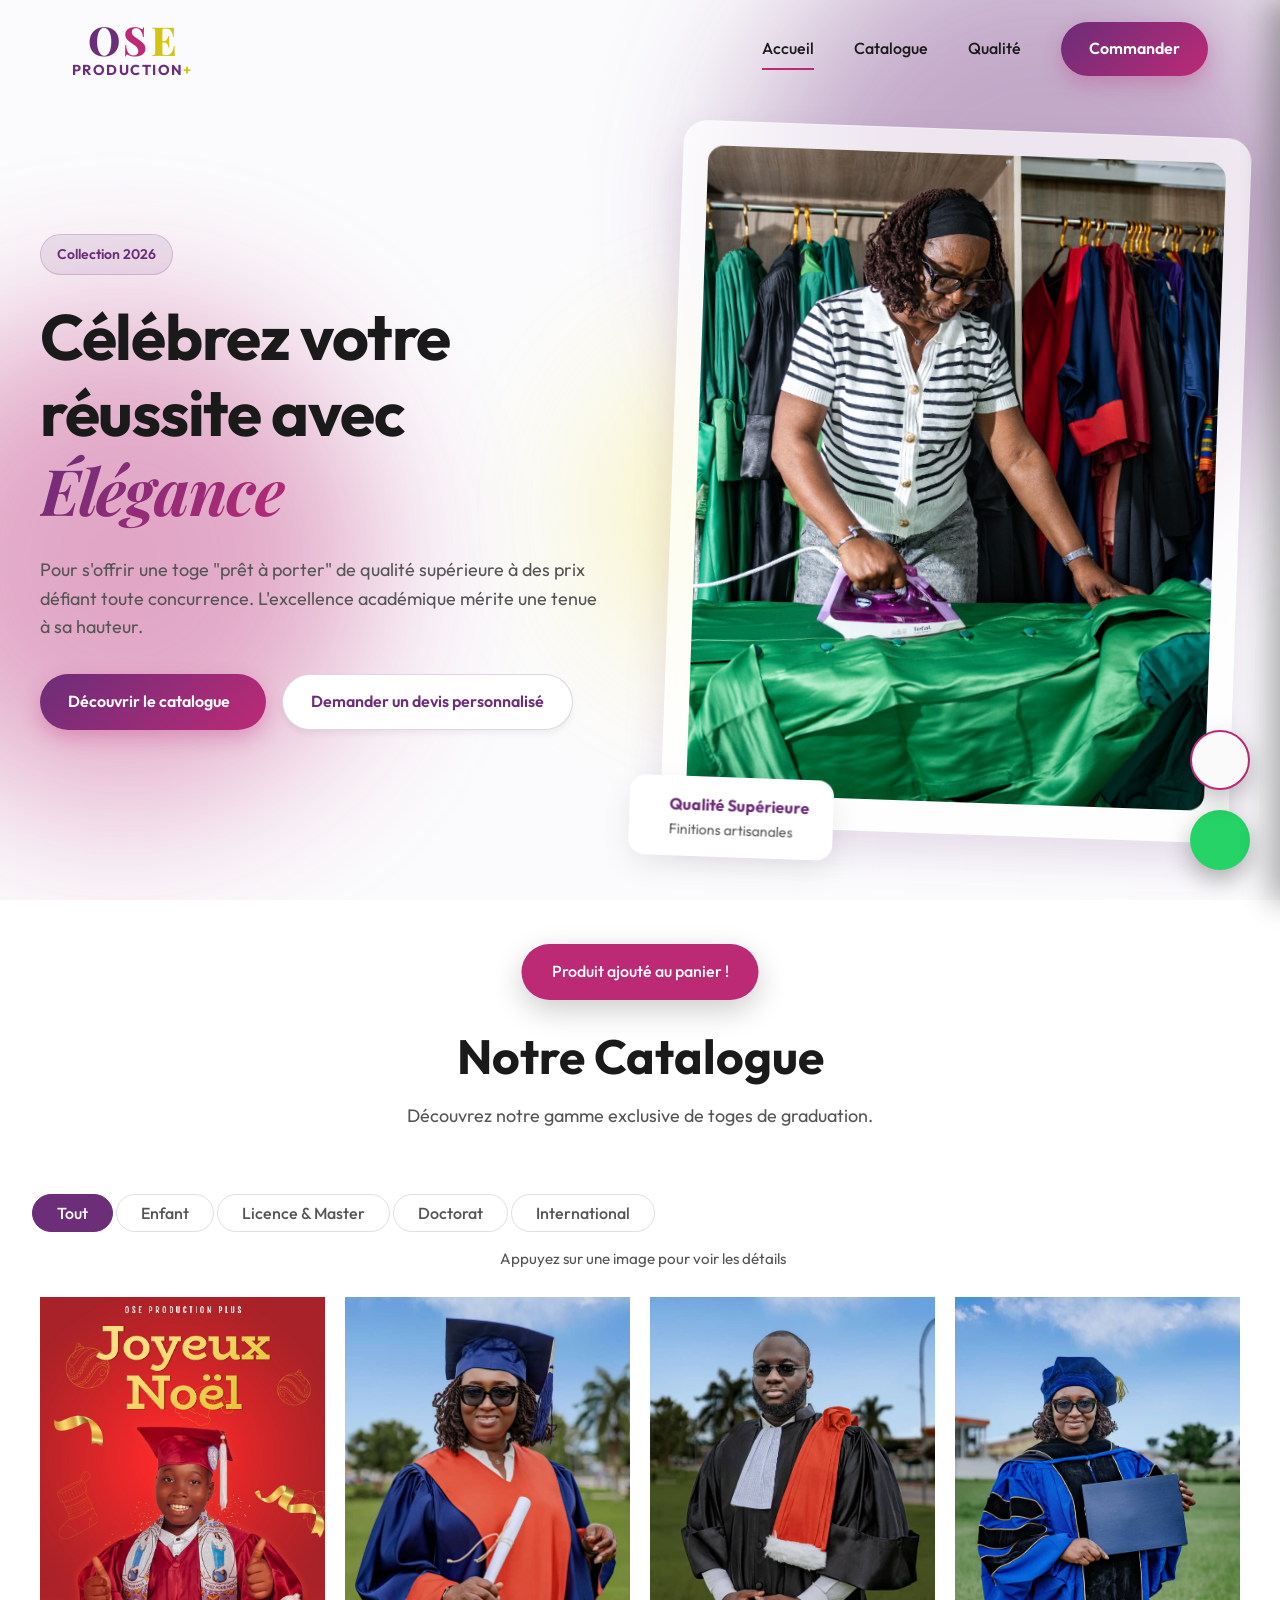
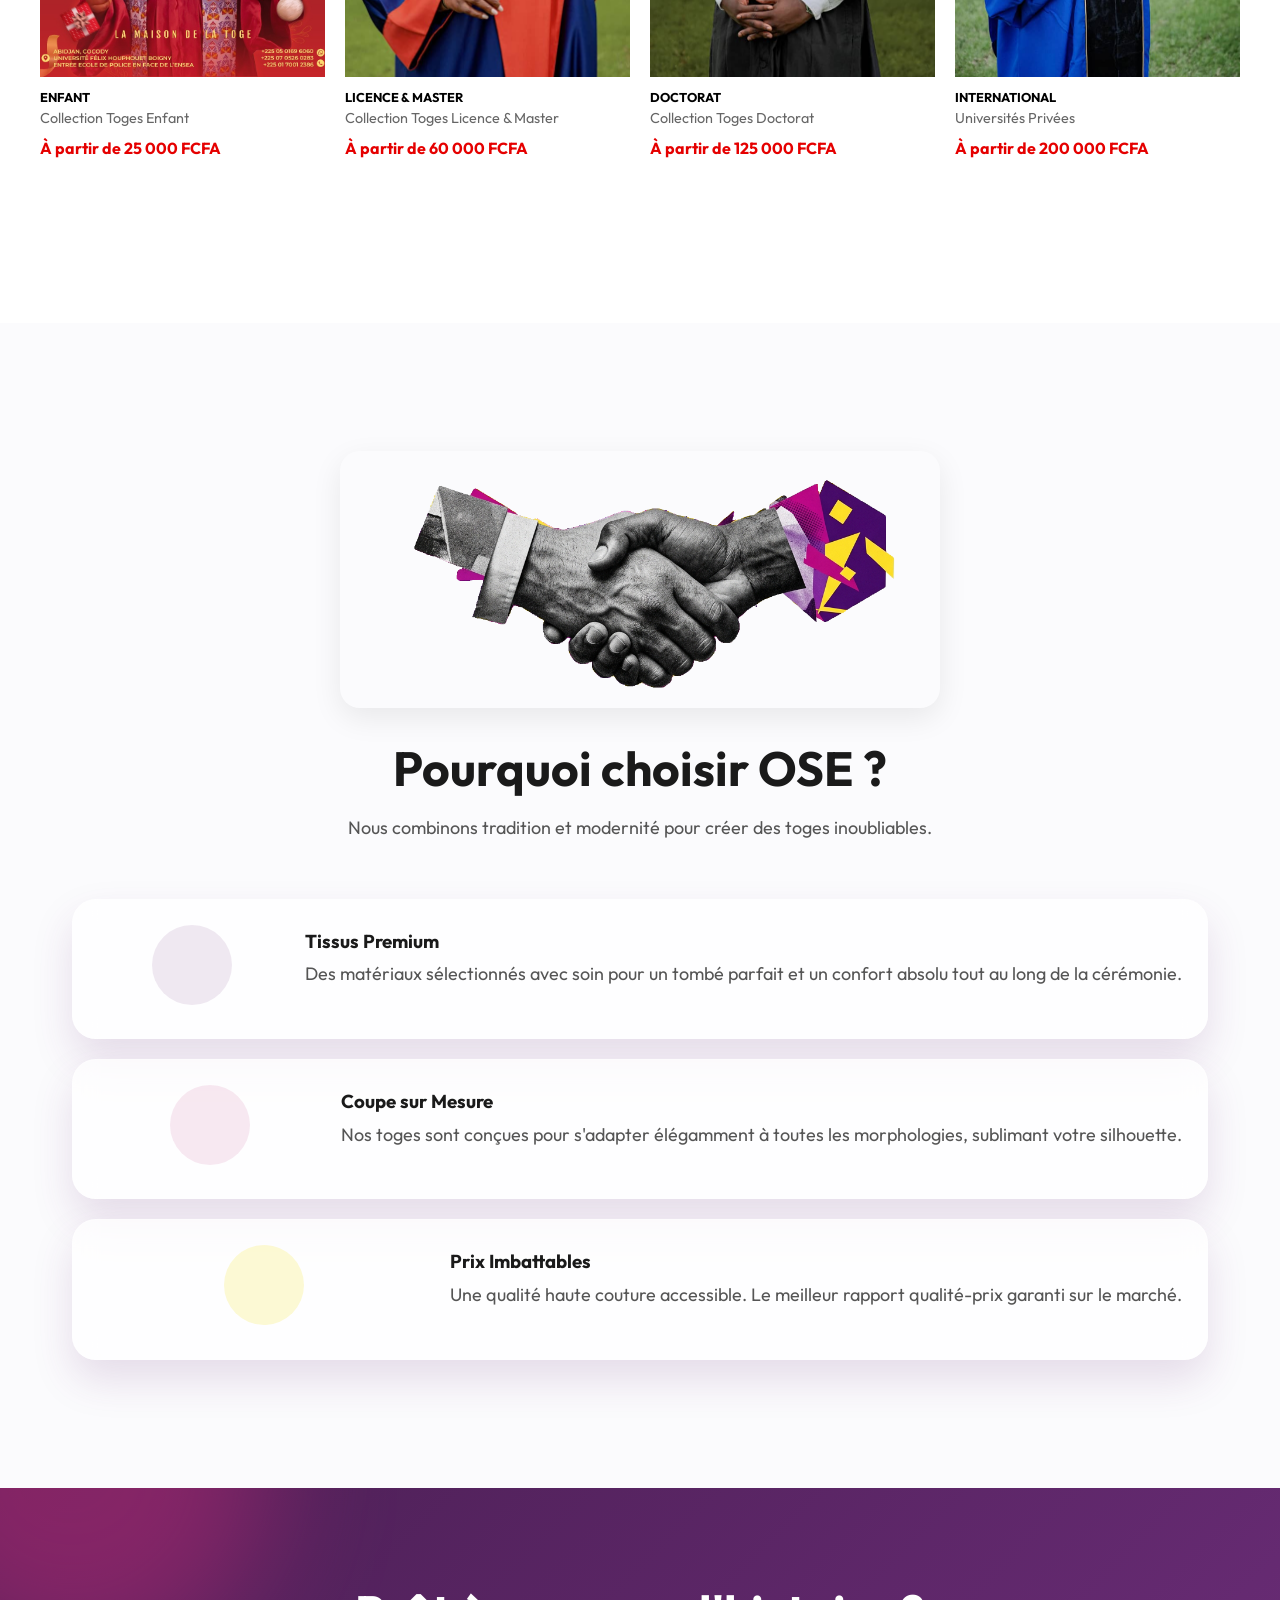
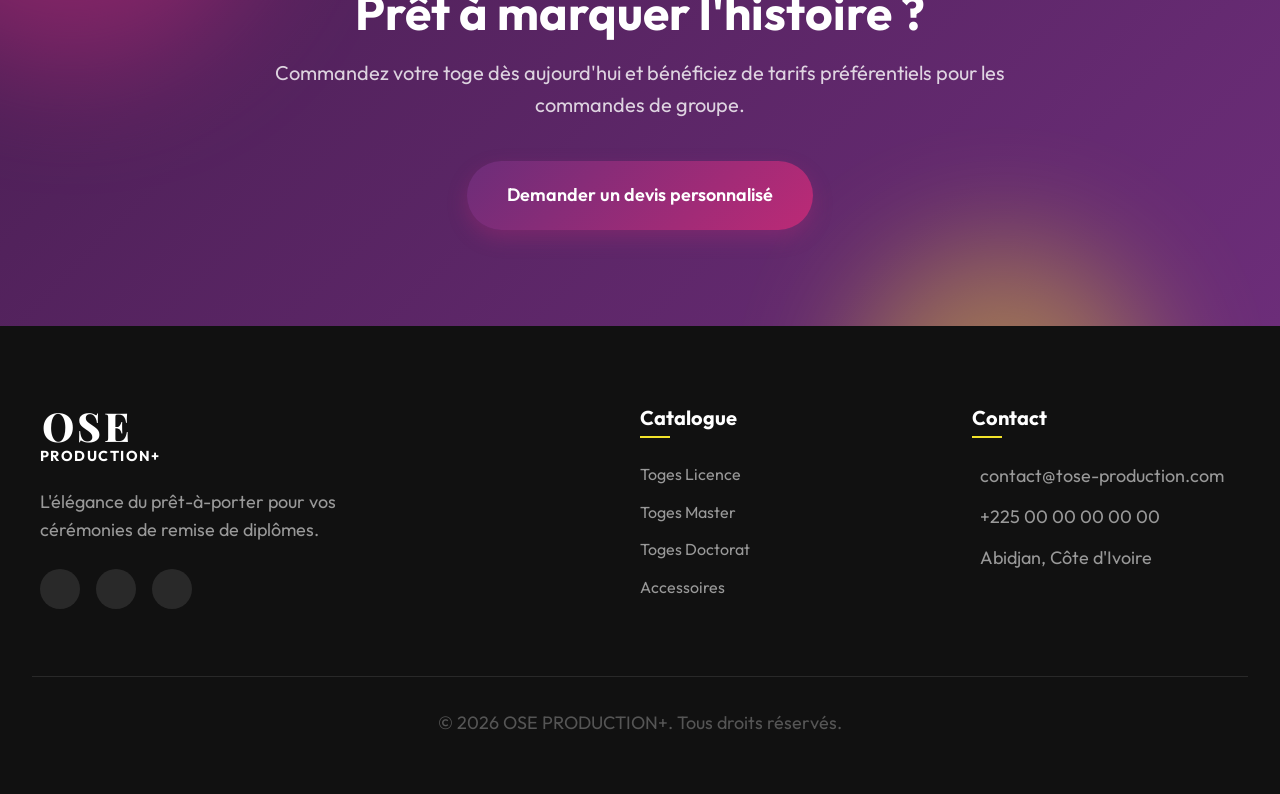
==== commit a722e471: "confeti" ====
--- a/index.html
+++ b/index.html
@@ -243,6 +243,7 @@
         </div>
     </footer>
 
+    <script src="https://cdn.jsdelivr.net/npm/canvas-confetti@1.6.0/dist/confetti.browser.min.js"></script>
     <script src="script.js?v=4"></script>
 
     <!-- Lightbox -->
--- a/style.css
+++ b/style.css
@@ -820,11 +820,37 @@
 
 @media (max-width: 768px) {
     .nav-links {
-        display: none;
+        display: flex;
+        flex-direction: column;
+        position: absolute;
+        top: 100%;
+        left: 0;
+        width: 100%;
+        background: white;
+        box-shadow: 0 10px 20px rgba(0,0,0,0.05);
+        padding: 20px;
+        gap: 15px;
+        align-items: center;
+        transform: translateY(-10px);
+        opacity: 0;
+        pointer-events: none;
+        transition: transform 0.3s ease, opacity 0.3s ease;
+        z-index: 999;
+        border-top: 1px solid #f0f0f0;
+    }
+    
+    .nav-links.active {
+        transform: translateY(0);
+        opacity: 1;
+        pointer-events: auto;
     }
     
     .mobile-menu {
         display: block;
+        font-size: 28px;
+        cursor: pointer;
+        color: #333;
+        transition: transform 0.3s ease;
     }
     
     .hero {
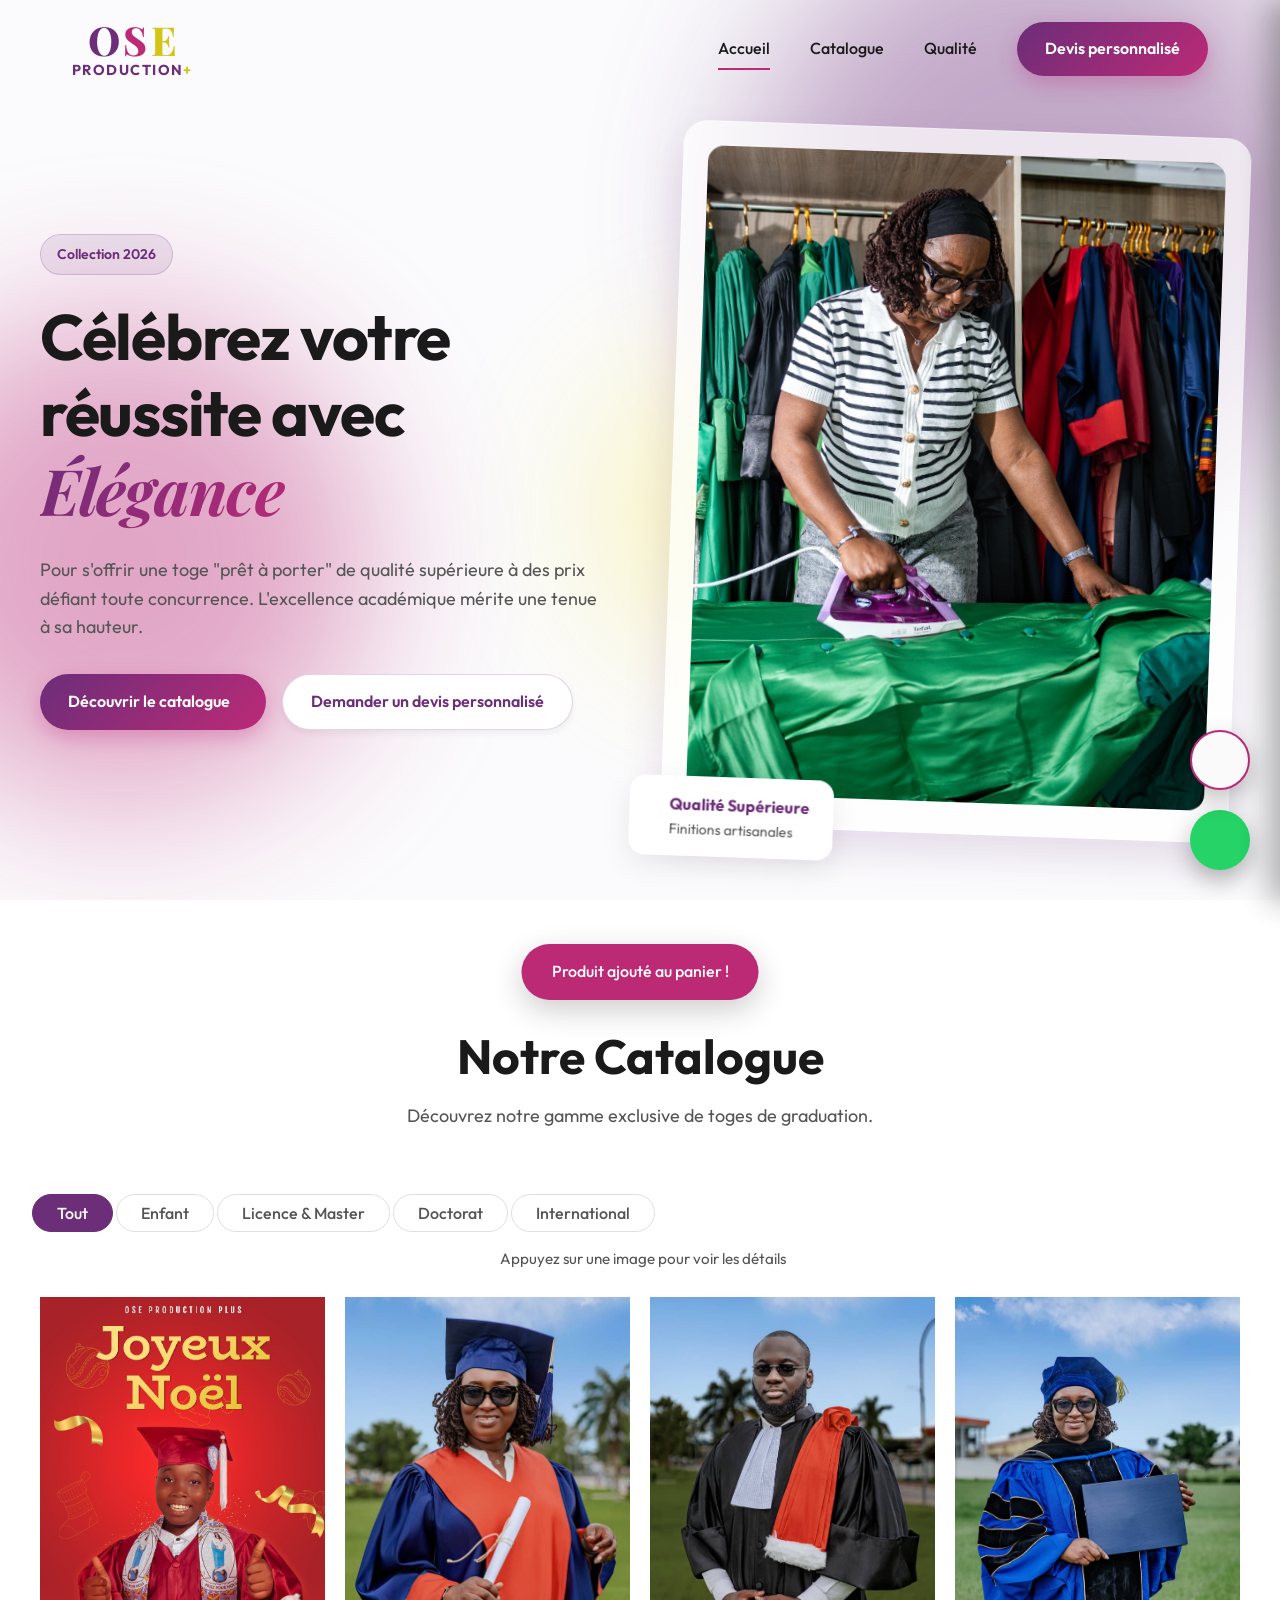
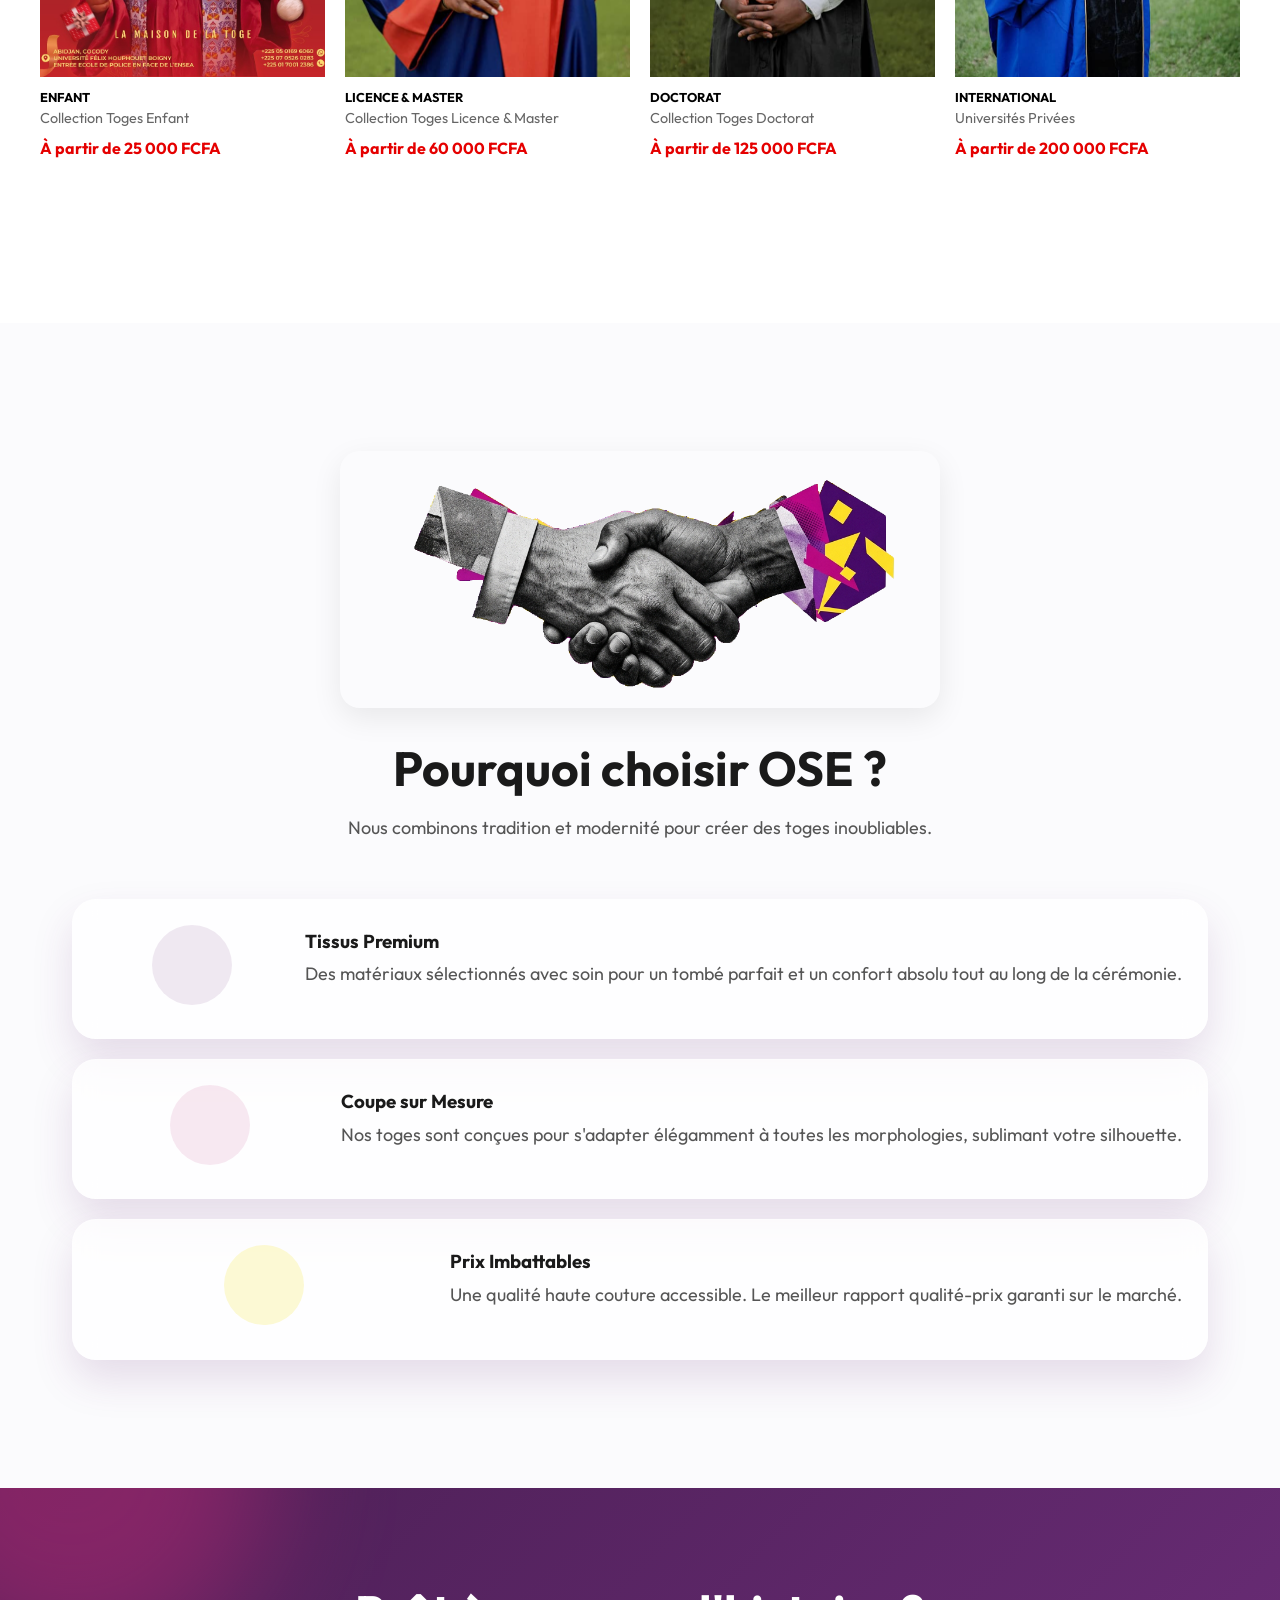
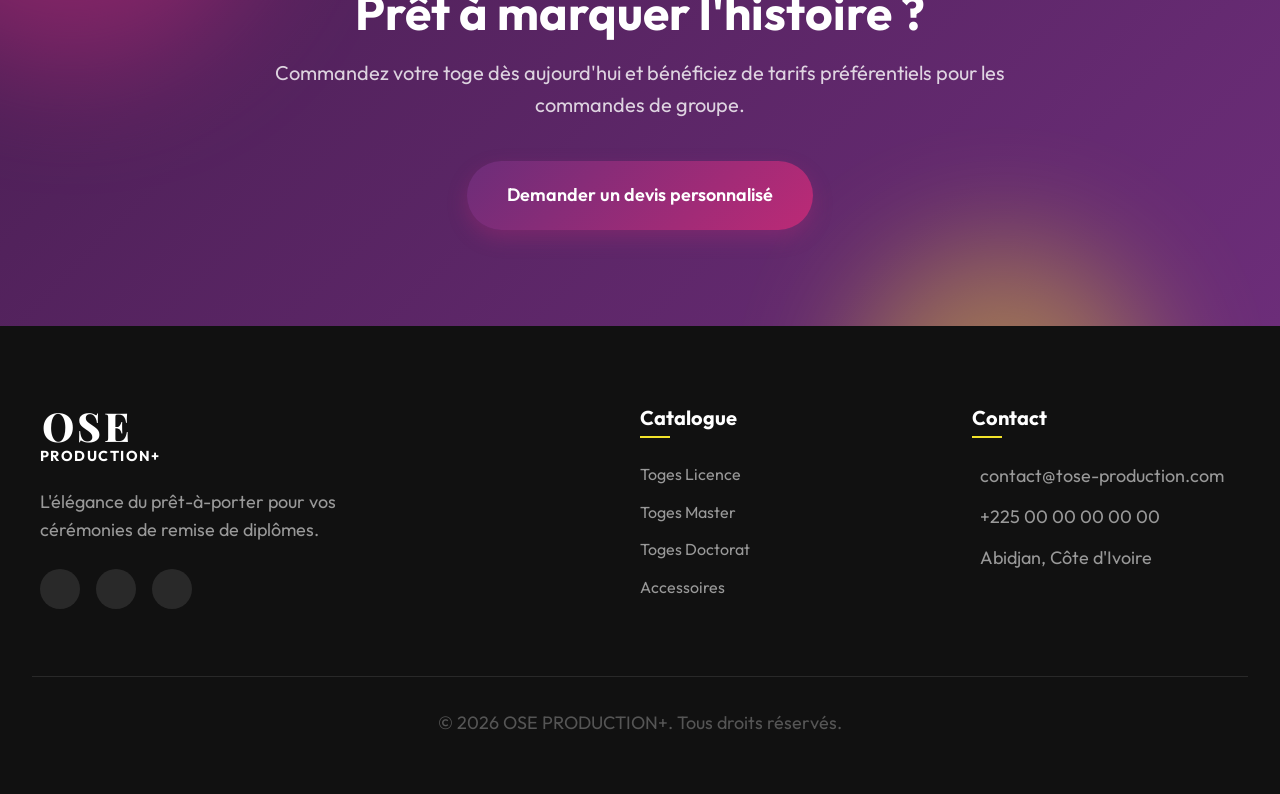
==== commit ef63726a: "shek" ====
--- a/index.html
+++ b/index.html
@@ -30,7 +30,7 @@
                 <a href="#accueil" class="active">Accueil</a>
                 <a href="#catalogue">Catalogue</a>
                 <a href="#qualite">Qualité</a>
-                <a href="#contact" class="btn-primary">Commander</a>
+                <a href="javascript:void(0);" onclick="openQuoteModal();" class="btn-primary">Devis personnalisé</a>
             </nav>
             <div class="mobile-menu">
                 <i class="ph ph-list"></i>
--- a/style.css
+++ b/style.css
@@ -1775,3 +1775,14 @@
         right: -100%;
     }
 }
+
+/* --- Party Emoji Animation --- */
+@keyframes shake-emoji {
+    0%, 100% { transform: rotate(0deg) scale(1); }
+    10%, 30%, 50%, 70%, 90% { transform: rotate(-10deg) scale(1.15); }
+    20%, 40%, 60%, 80% { transform: rotate(10deg) scale(1.15); }
+}
+
+.party-emoji.shake {
+    animation: shake-emoji 0.8s ease-in-out;
+}
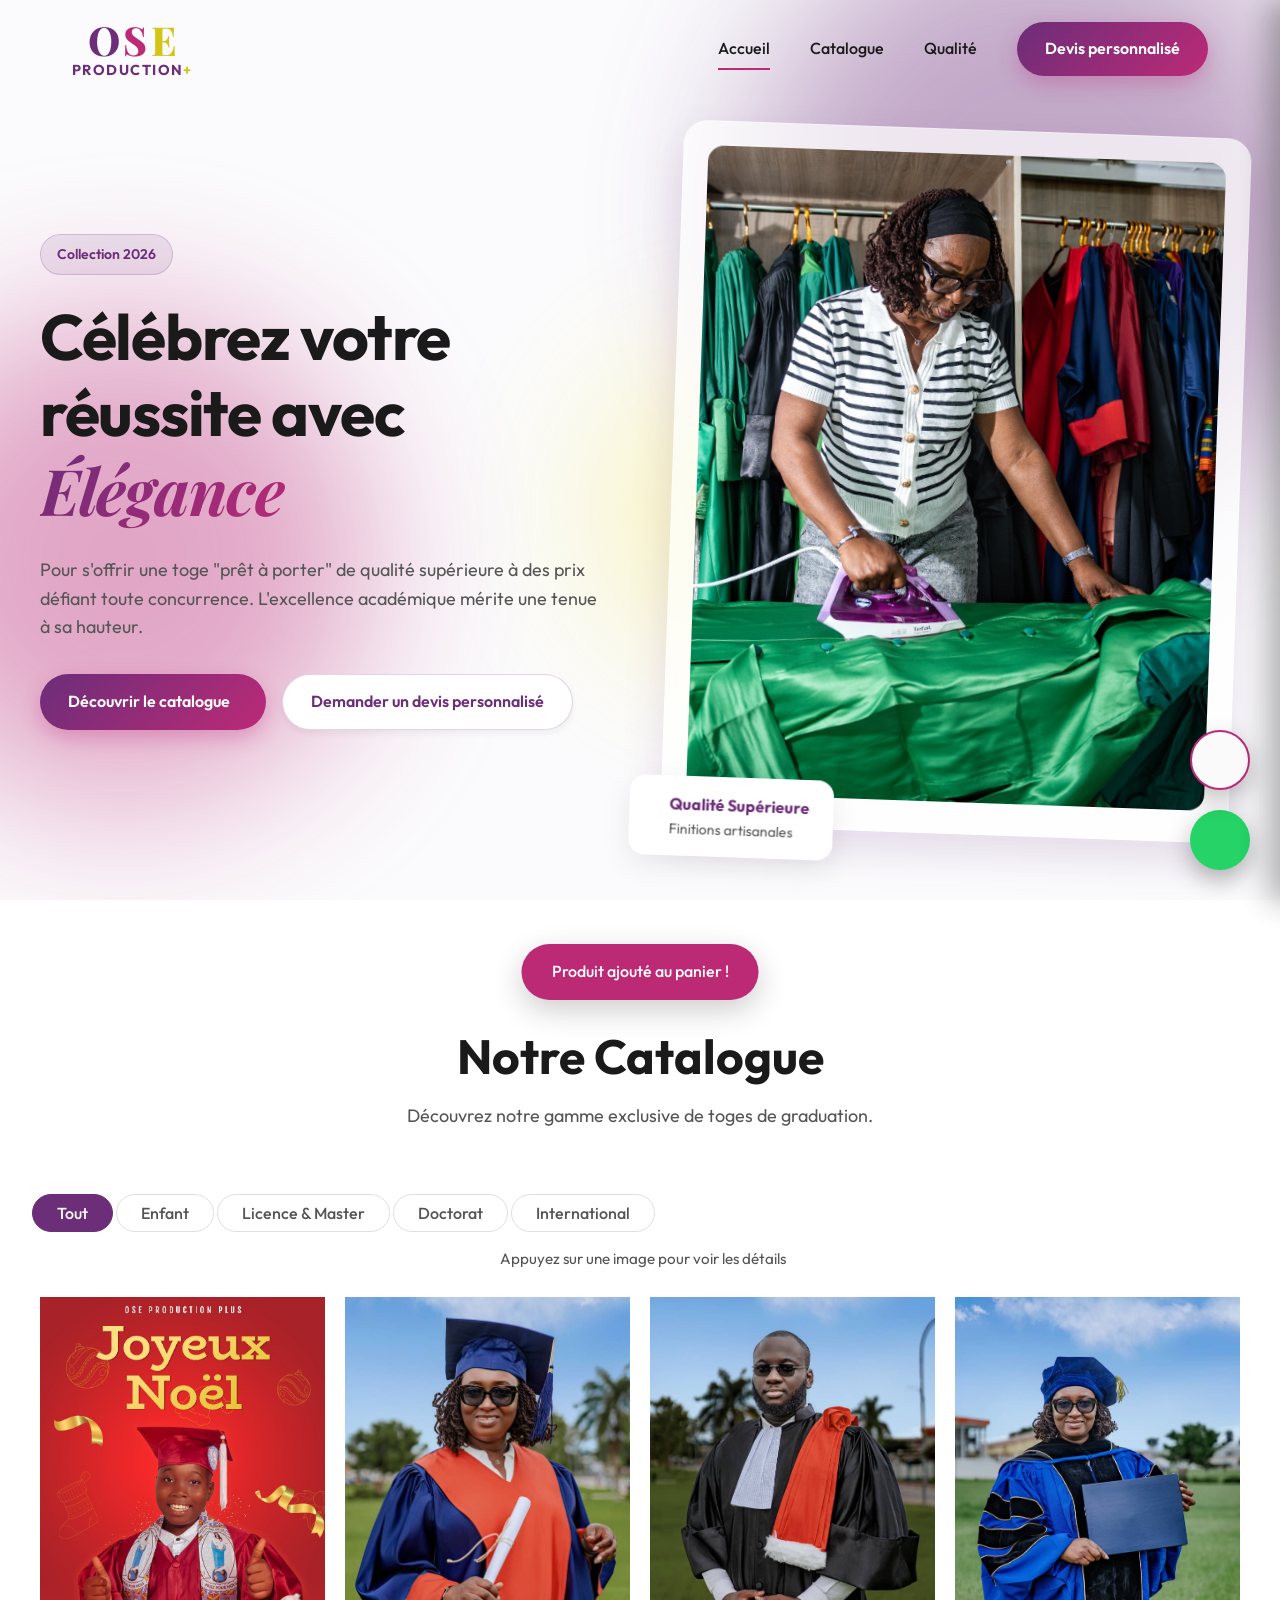
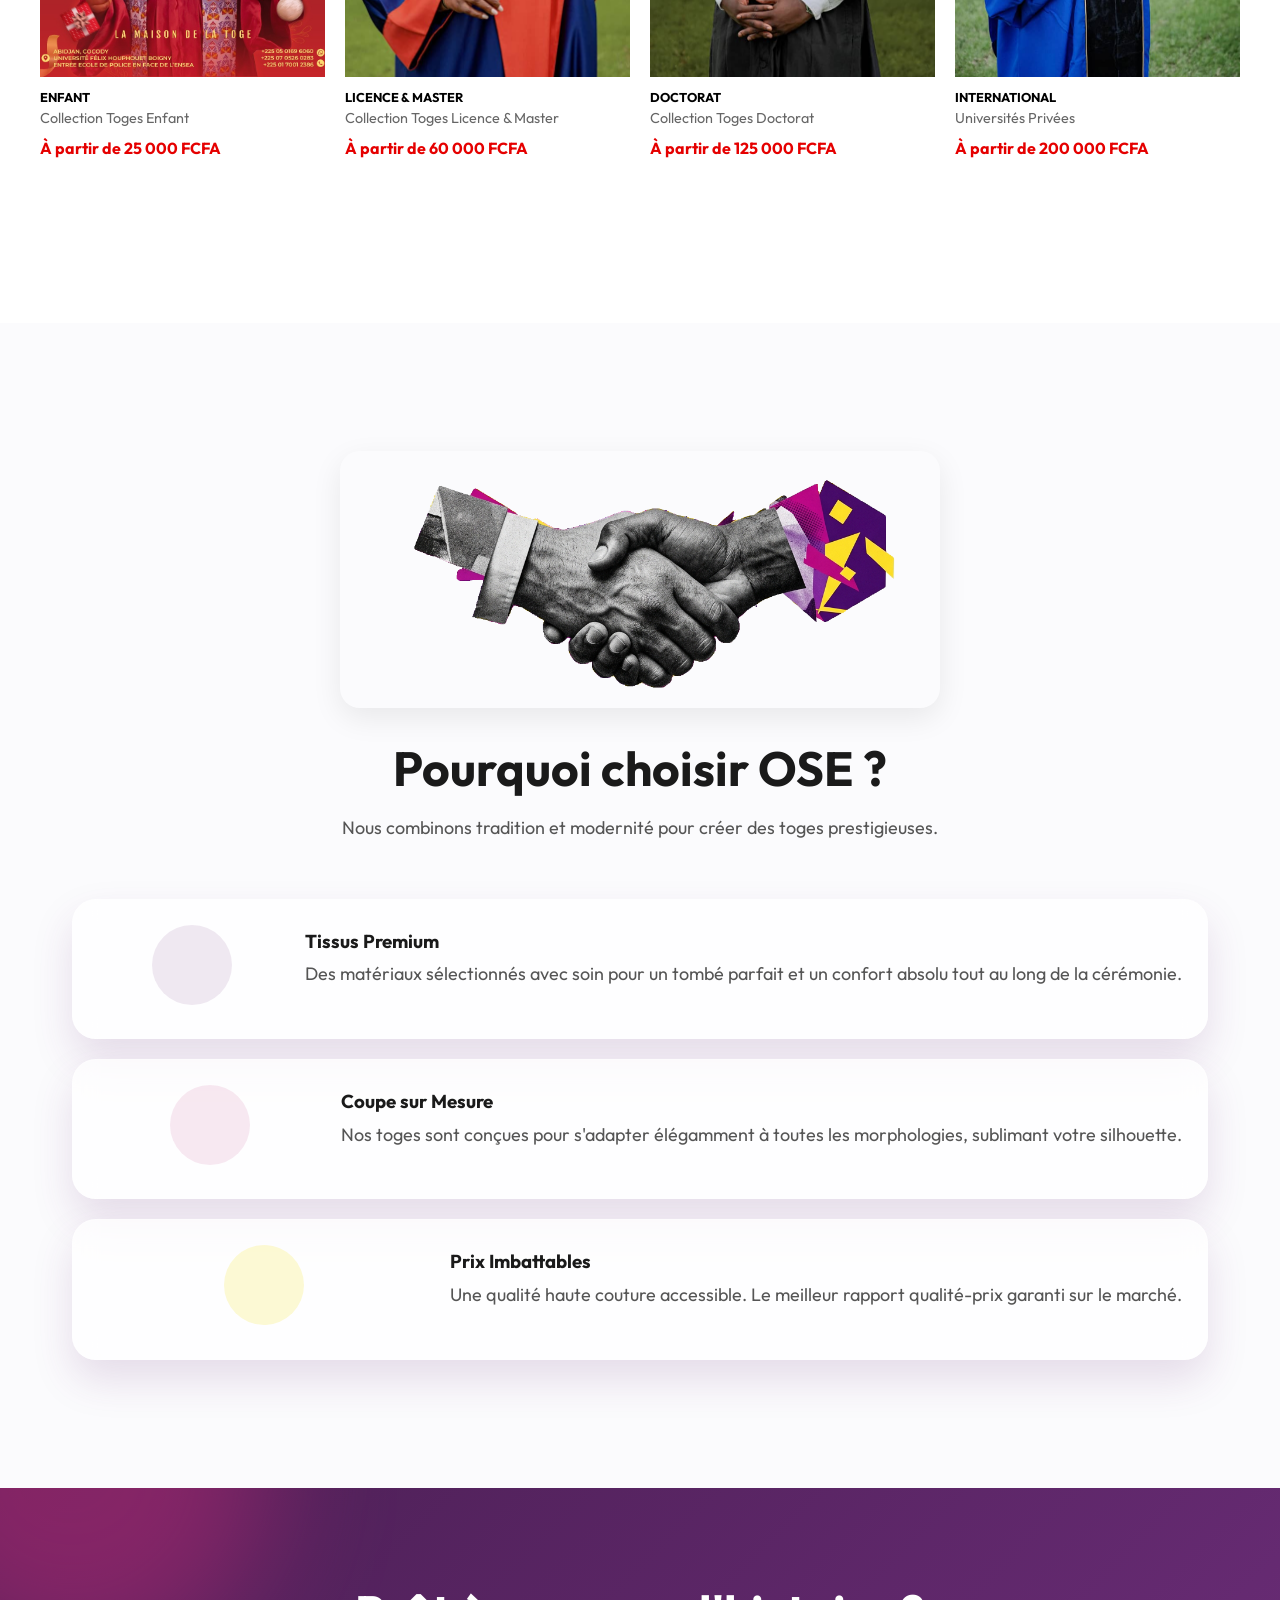
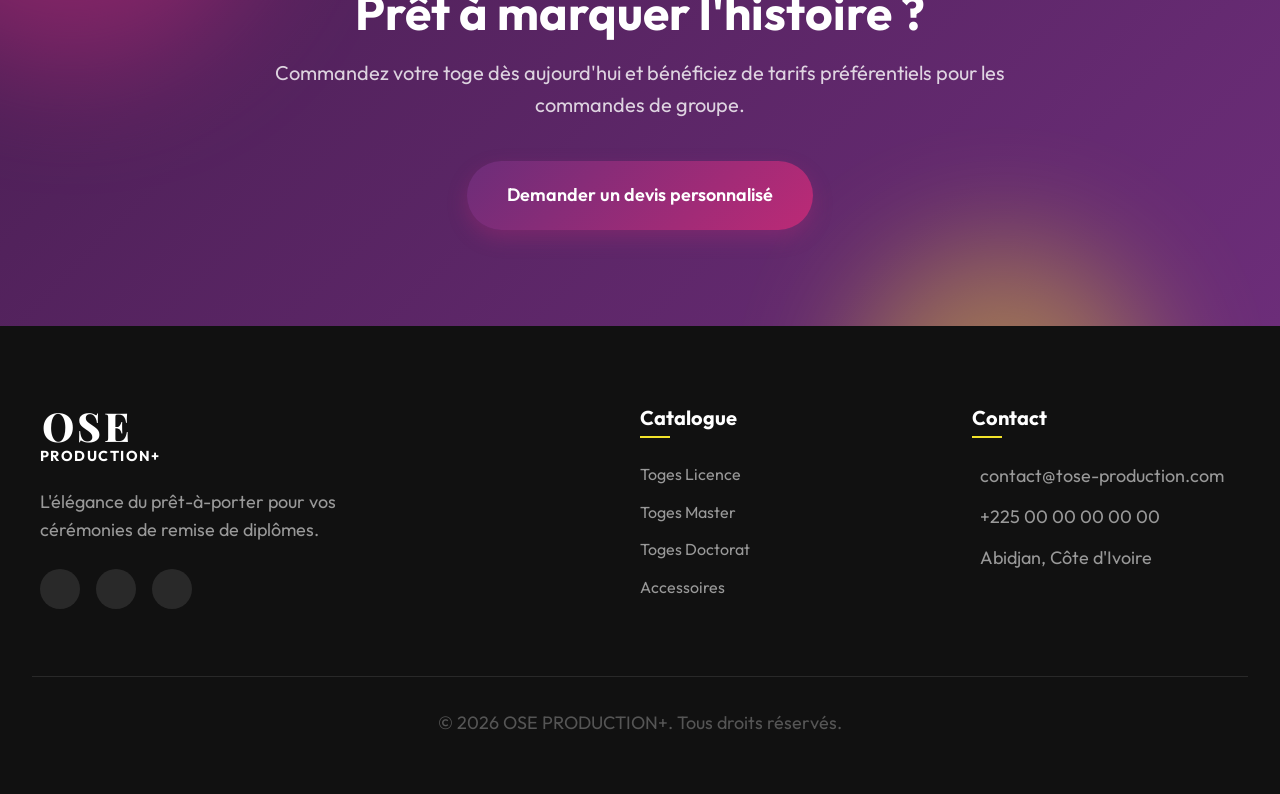
==== commit d297828b: "Update index.html" ====
--- a/index.html
+++ b/index.html
@@ -162,7 +162,7 @@
             <div class="section-header fade-in-up" style="margin-bottom: 2rem;">
                 <img src="assets/handshake.png" alt="Partenariat de confiance" style="width: 100%; max-width: 600px; border-radius: 20px; margin: 0 auto 2rem; display: block; box-shadow: var(--shadow-md);">
                 <h2>Pourquoi choisir OSE ?</h2>
-                <p>Nous combinons tradition et modernité pour créer des toges inoubliables.</p>
+                <p>Nous combinons tradition et modernité pour créer des toges prestigieuses.</p>
             </div>
             
             <div class="features-grid stacked">
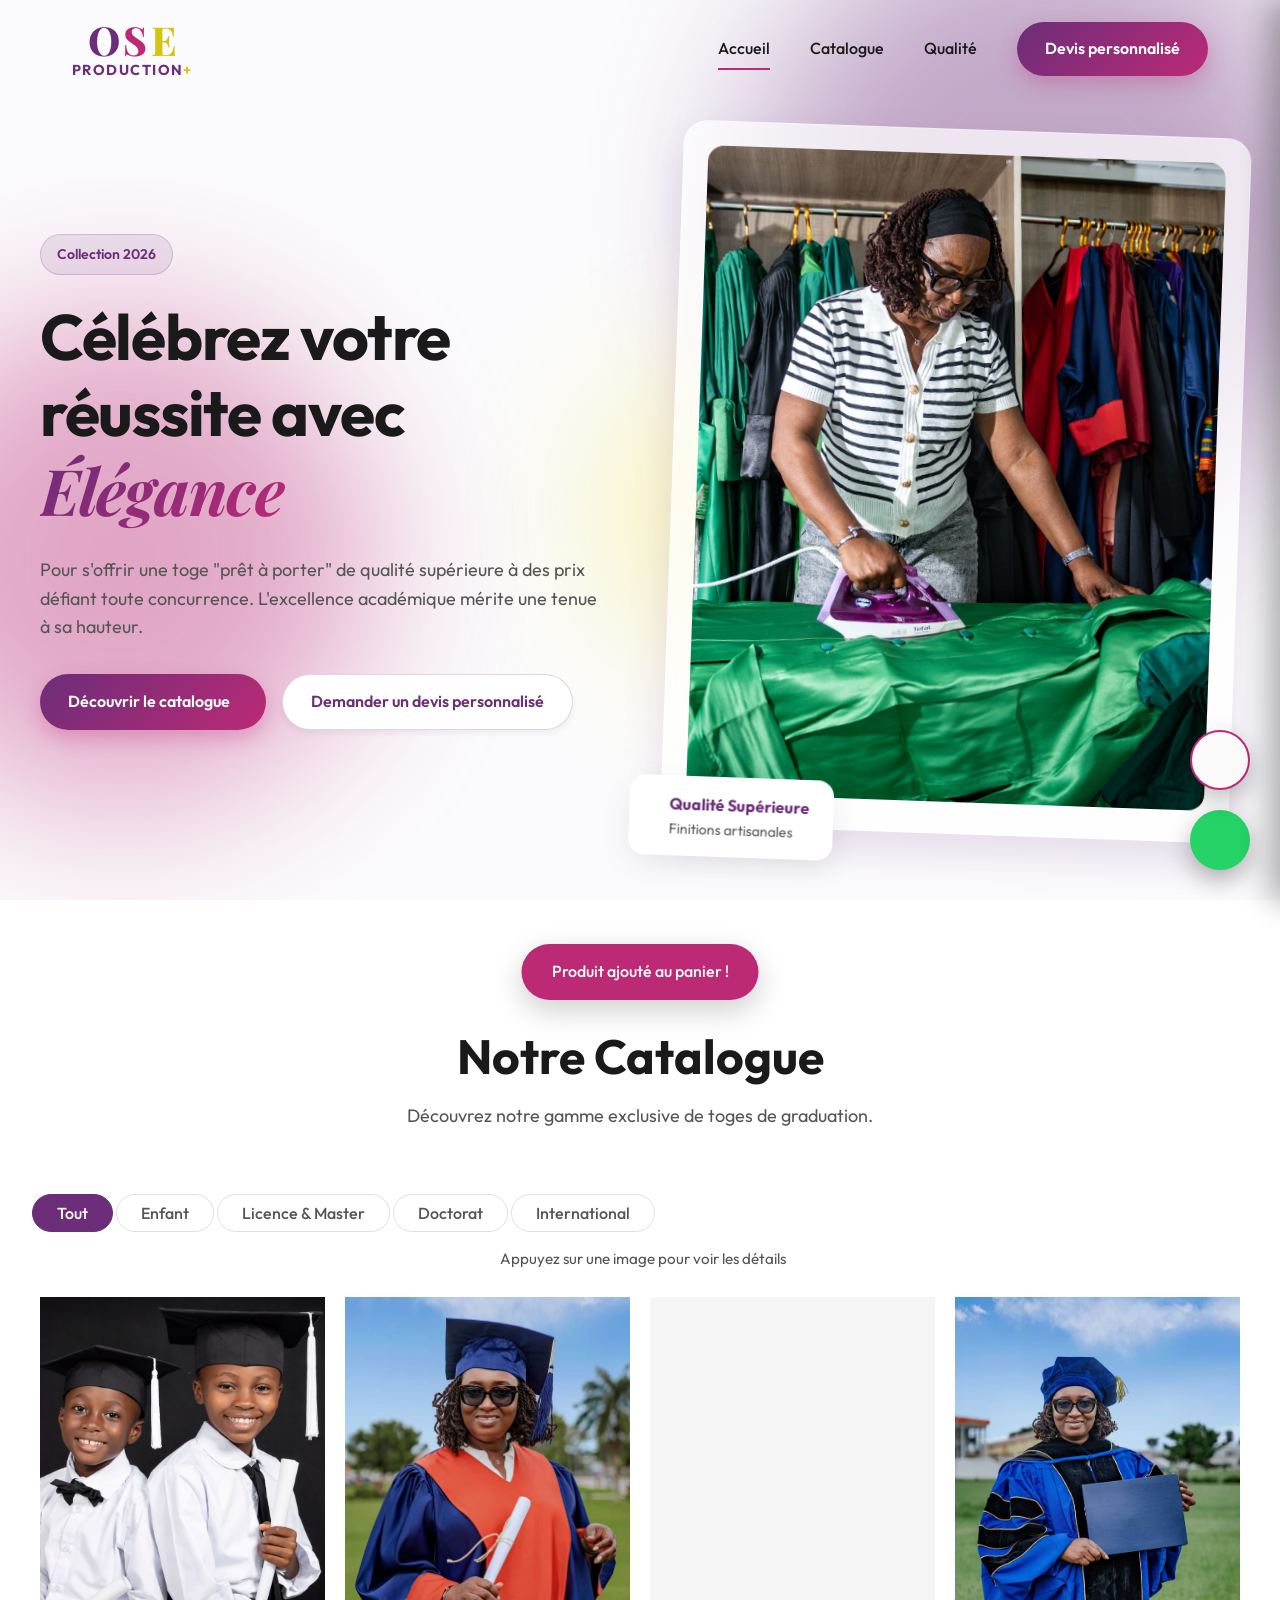
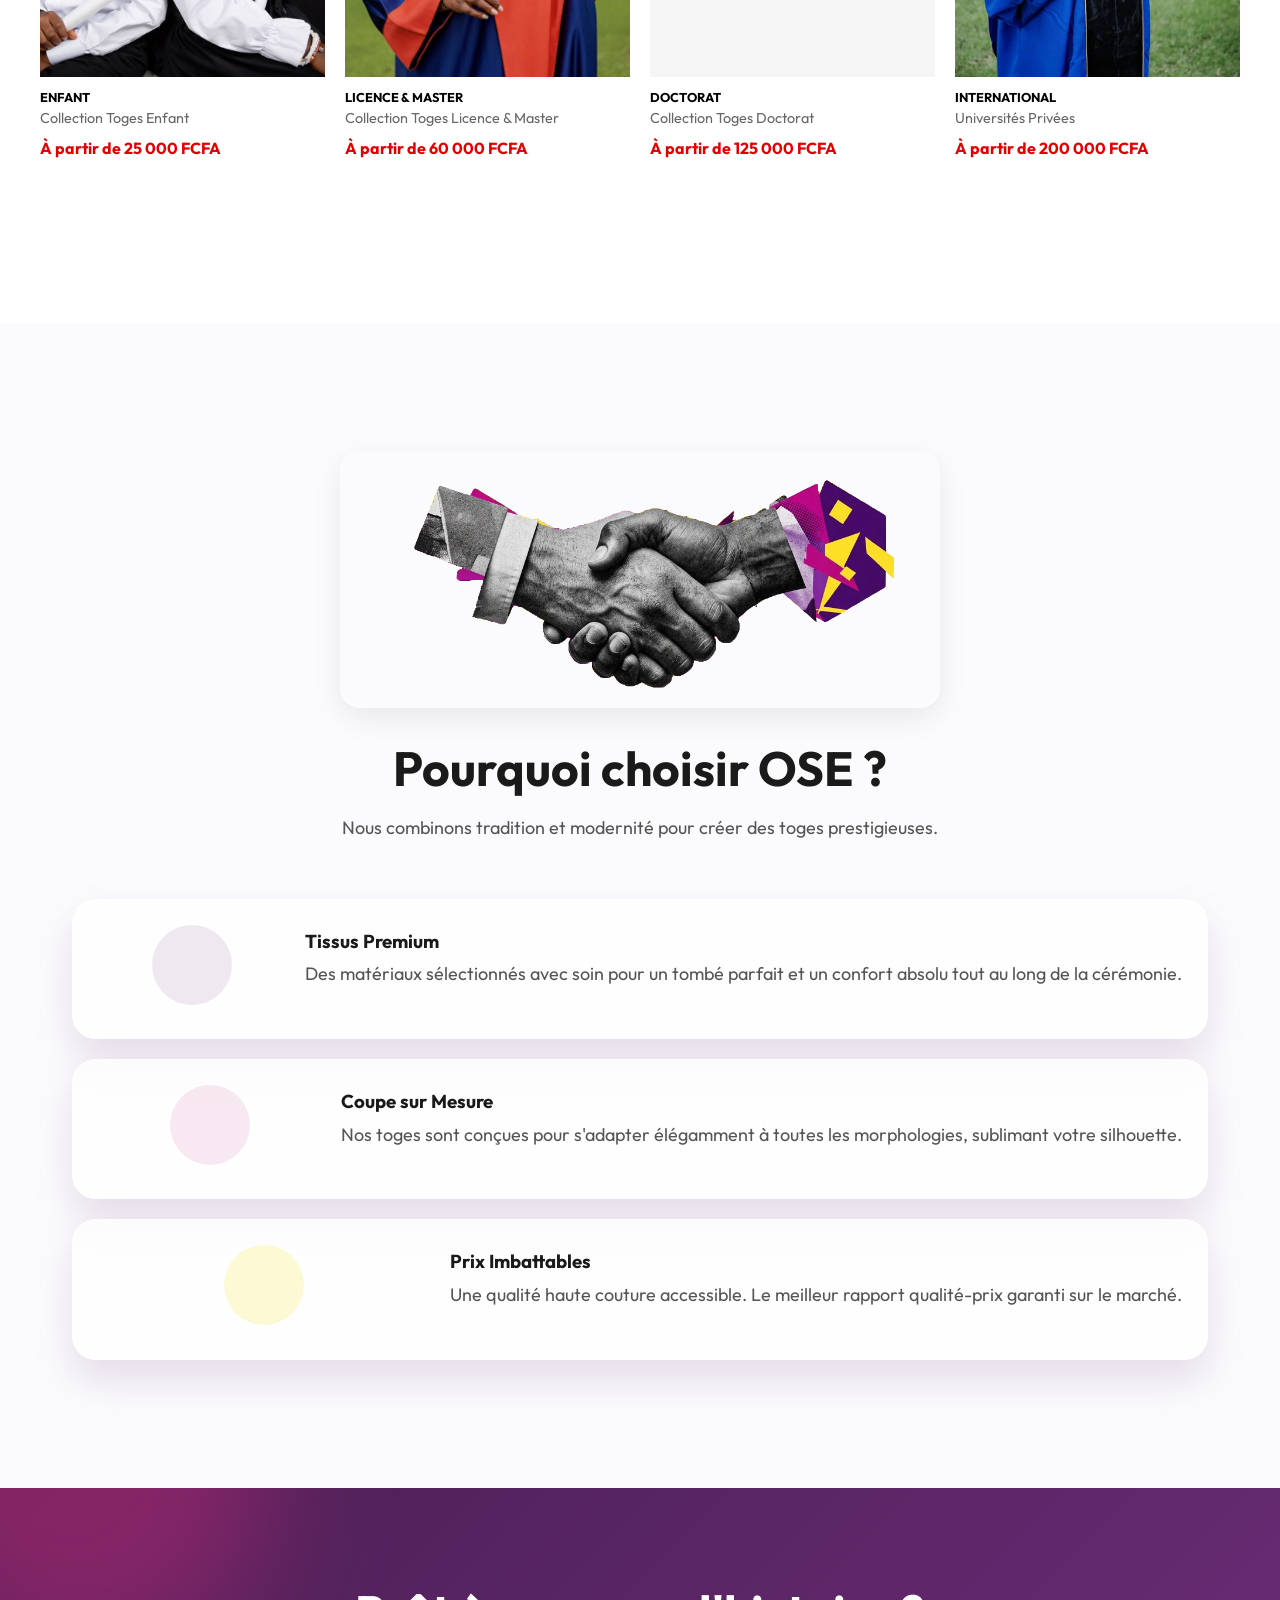
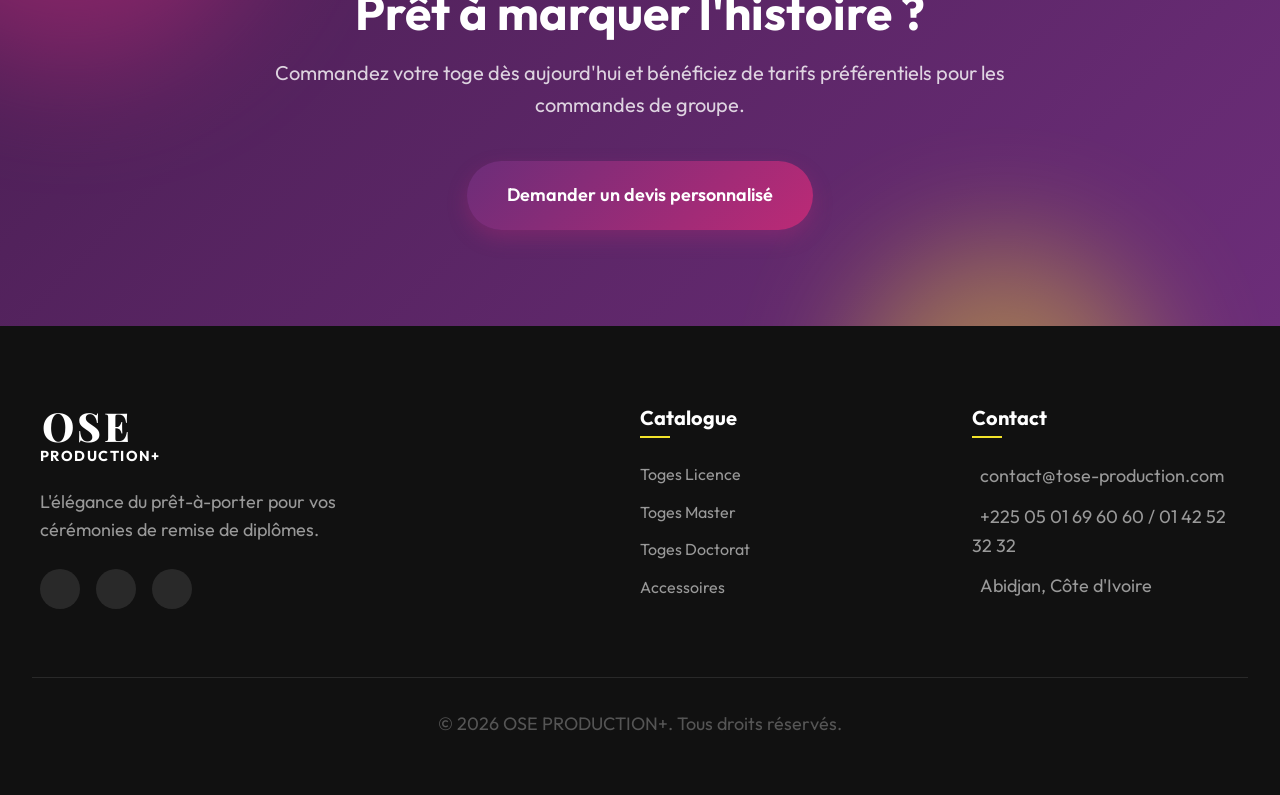
==== commit 04a34189: "Update index.html" ====
--- a/index.html
+++ b/index.html
@@ -234,7 +234,7 @@
             <div class="footer-contact">
                 <h4>Contact</h4>
                 <p><i class="ph ph-envelope"></i> contact@tose-production.com</p>
-                <p><i class="ph ph-phone"></i> +225 00 00 00 00 00</p>
+                <p><i class="ph ph-phone"></i> +225 05 01 69 60 60 / 01 42 52 32 32</p>
                 <p><i class="ph ph-map-pin"></i> Abidjan, Côte d'Ivoire</p>
             </div>
         </div>
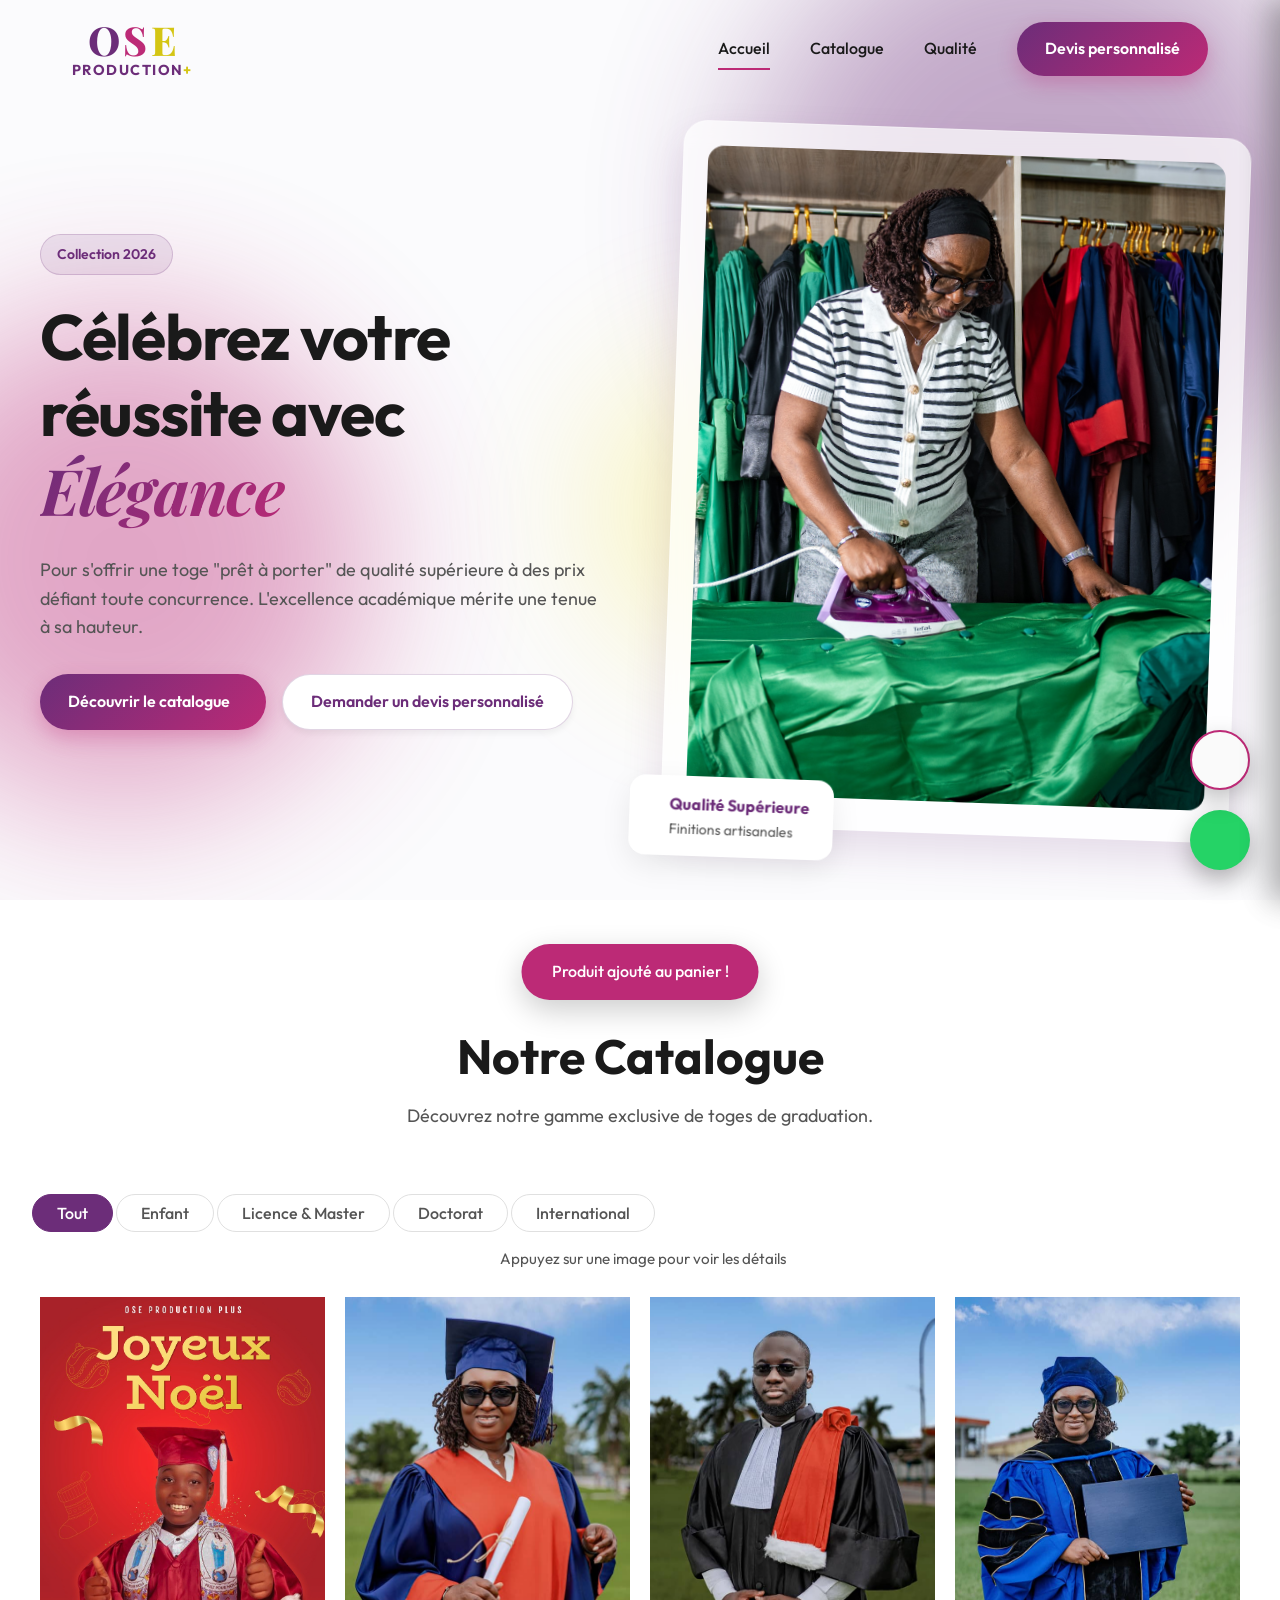
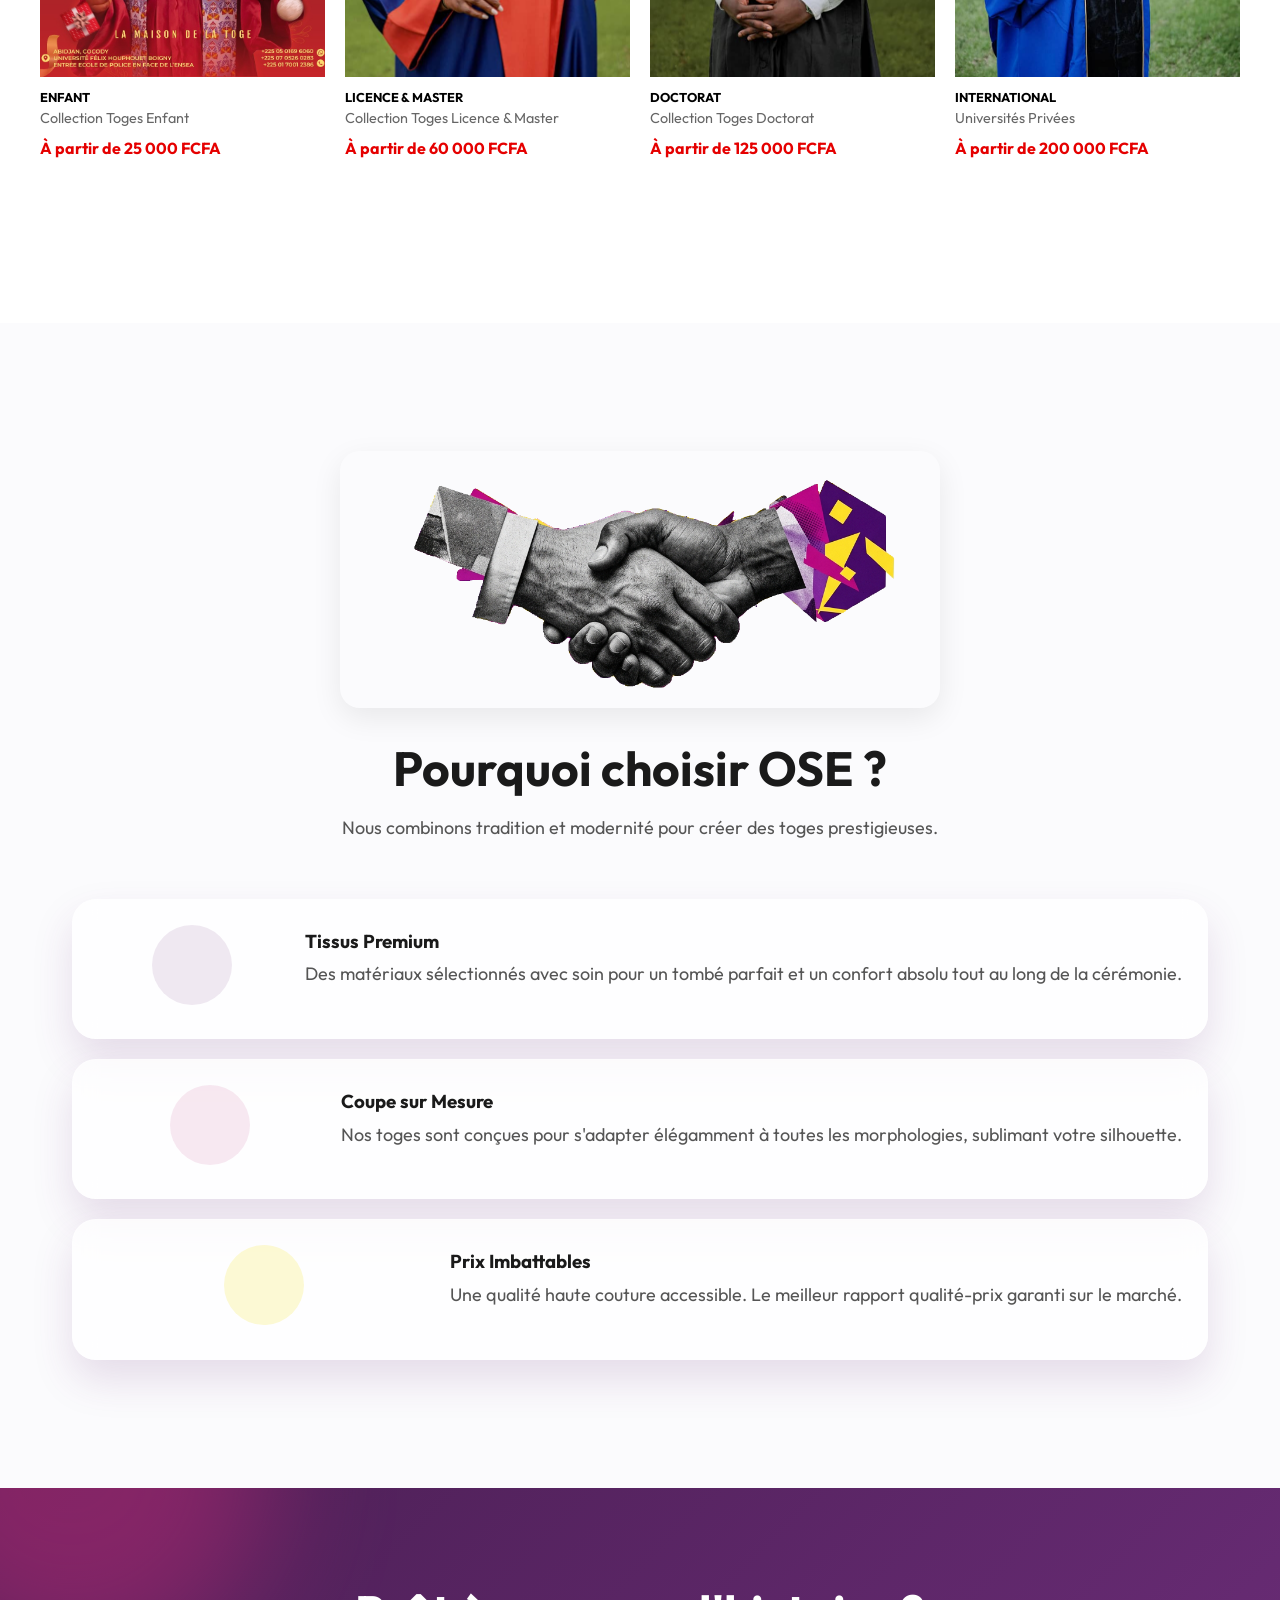
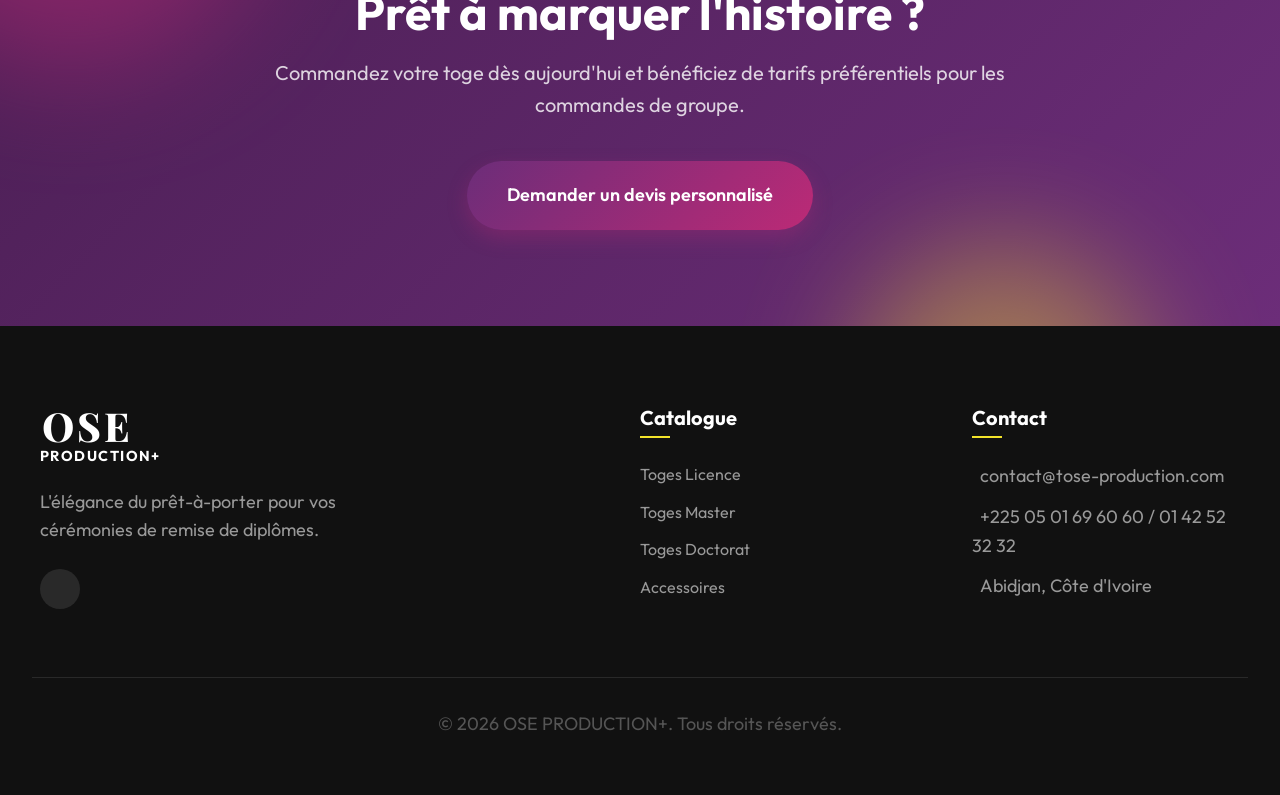
==== commit 3b65b7f4: "change" ====
--- a/index.html
+++ b/index.html
@@ -219,9 +219,7 @@
                 </div>
                 <p>L'élégance du prêt-à-porter pour vos cérémonies de remise de diplômes.</p>
                 <div class="social-links">
-                    <a href="#"><i class="ph-fill ph-facebook-logo"></i></a>
-                    <a href="#"><i class="ph-fill ph-instagram-logo"></i></a>
-                    <a href="#"><i class="ph-fill ph-whatsapp-logo"></i></a>
+                    <a href="https://www.tiktok.com/@ose.production" target="_blank" aria-label="TikTok"><i class="ph-fill ph-tiktok-logo"></i></a>
                 </div>
             </div>
             <div class="footer-links">
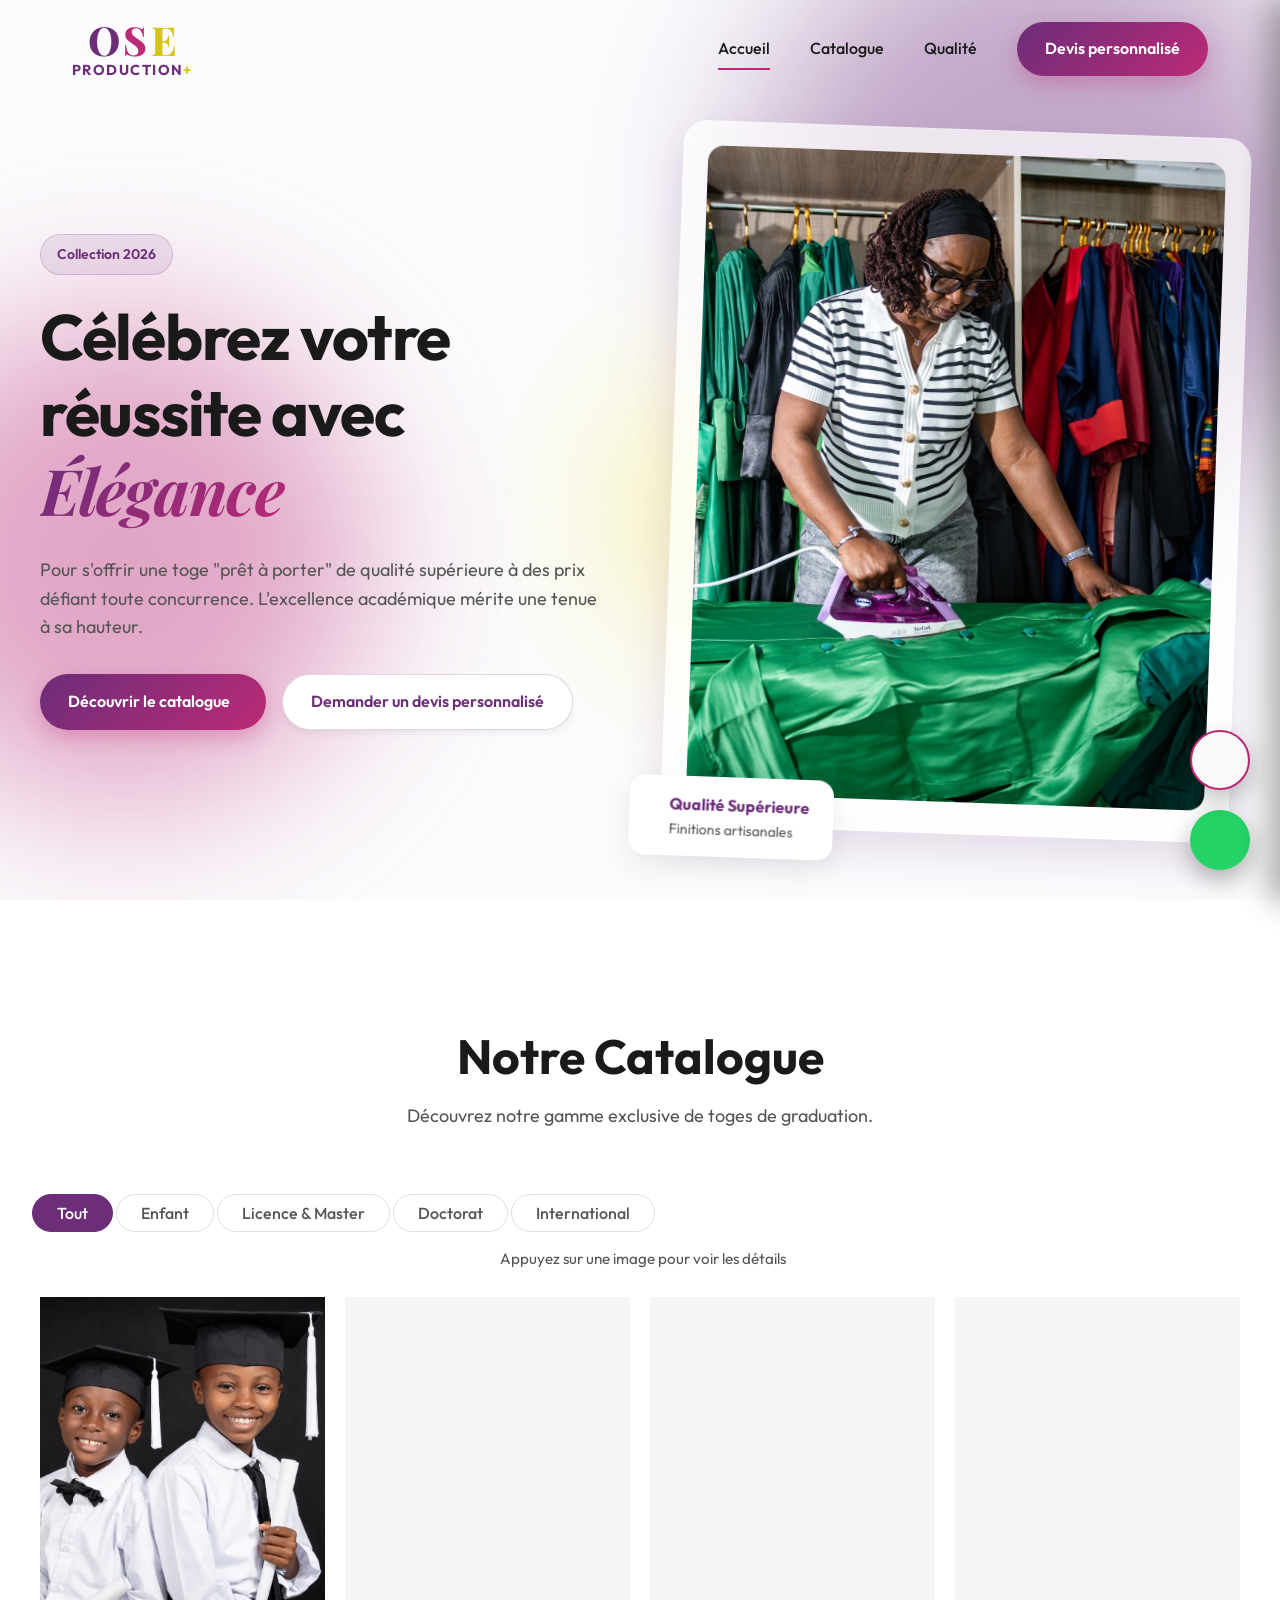
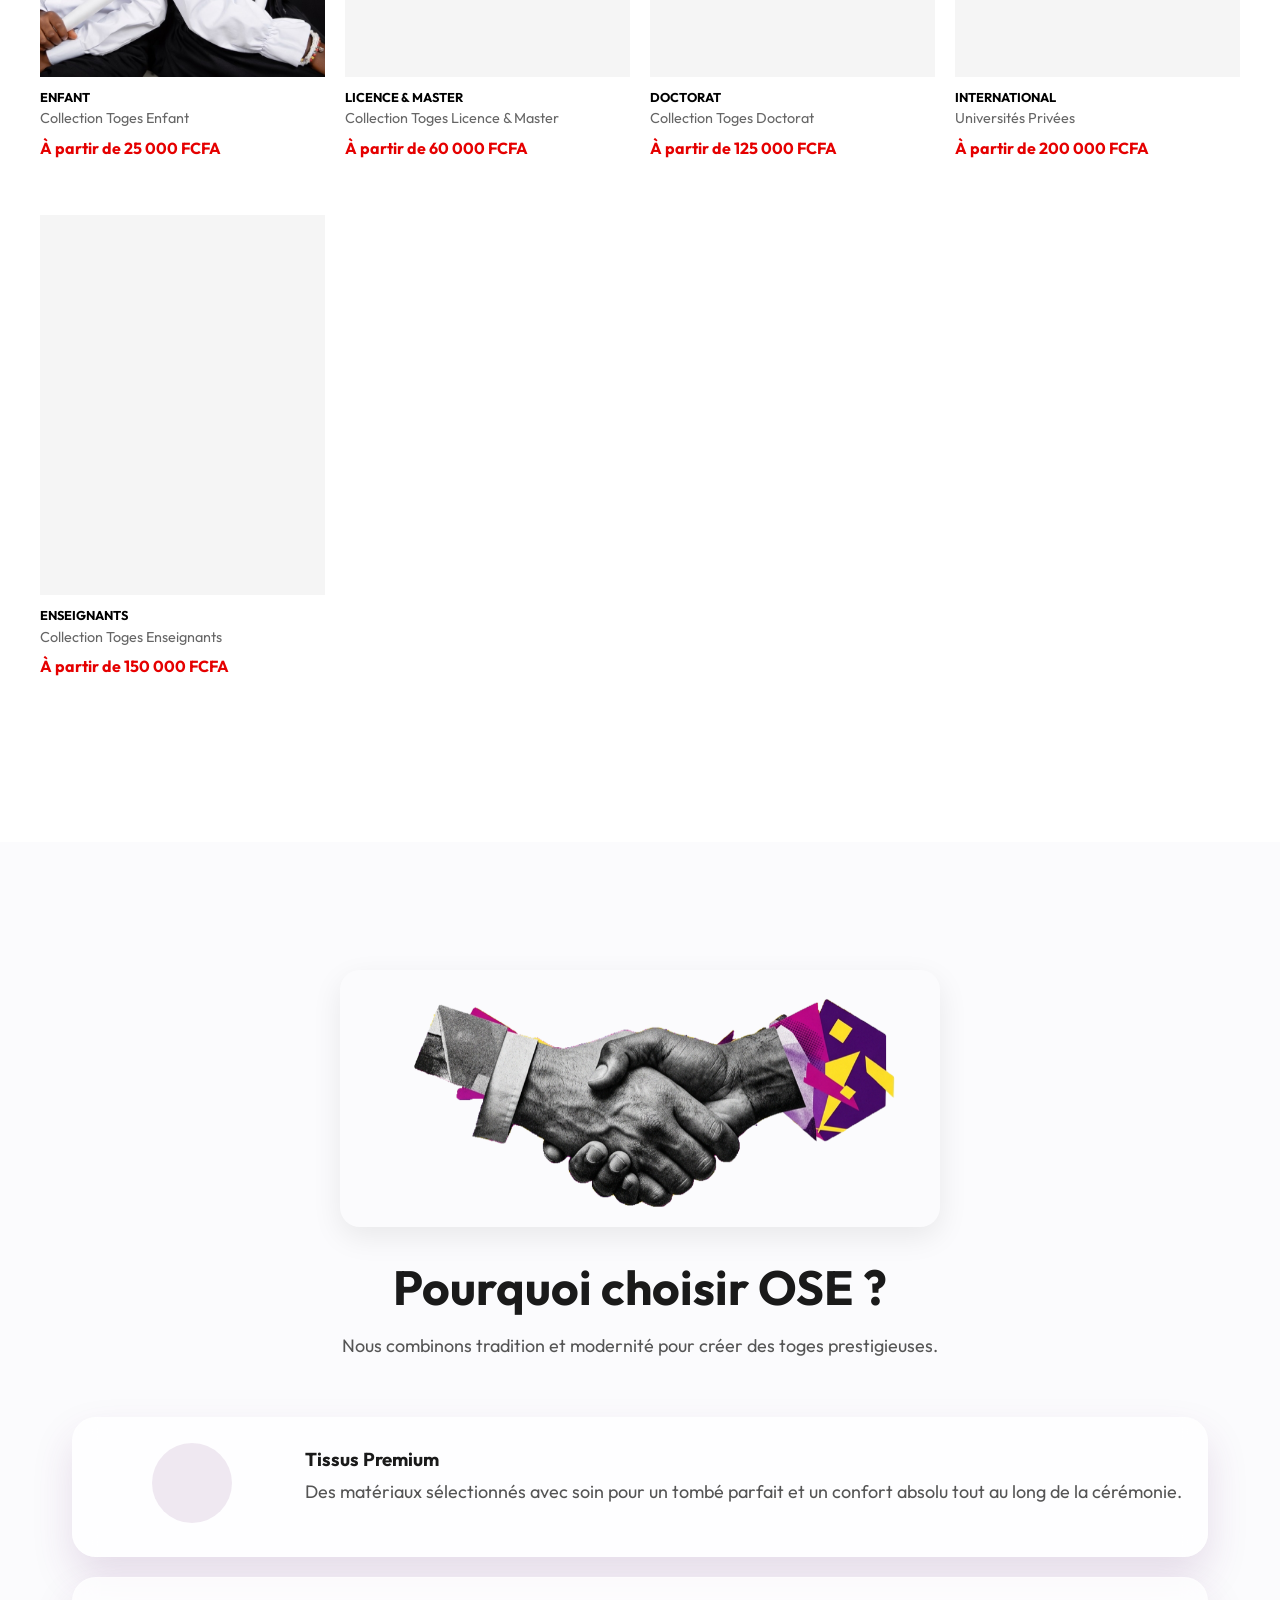
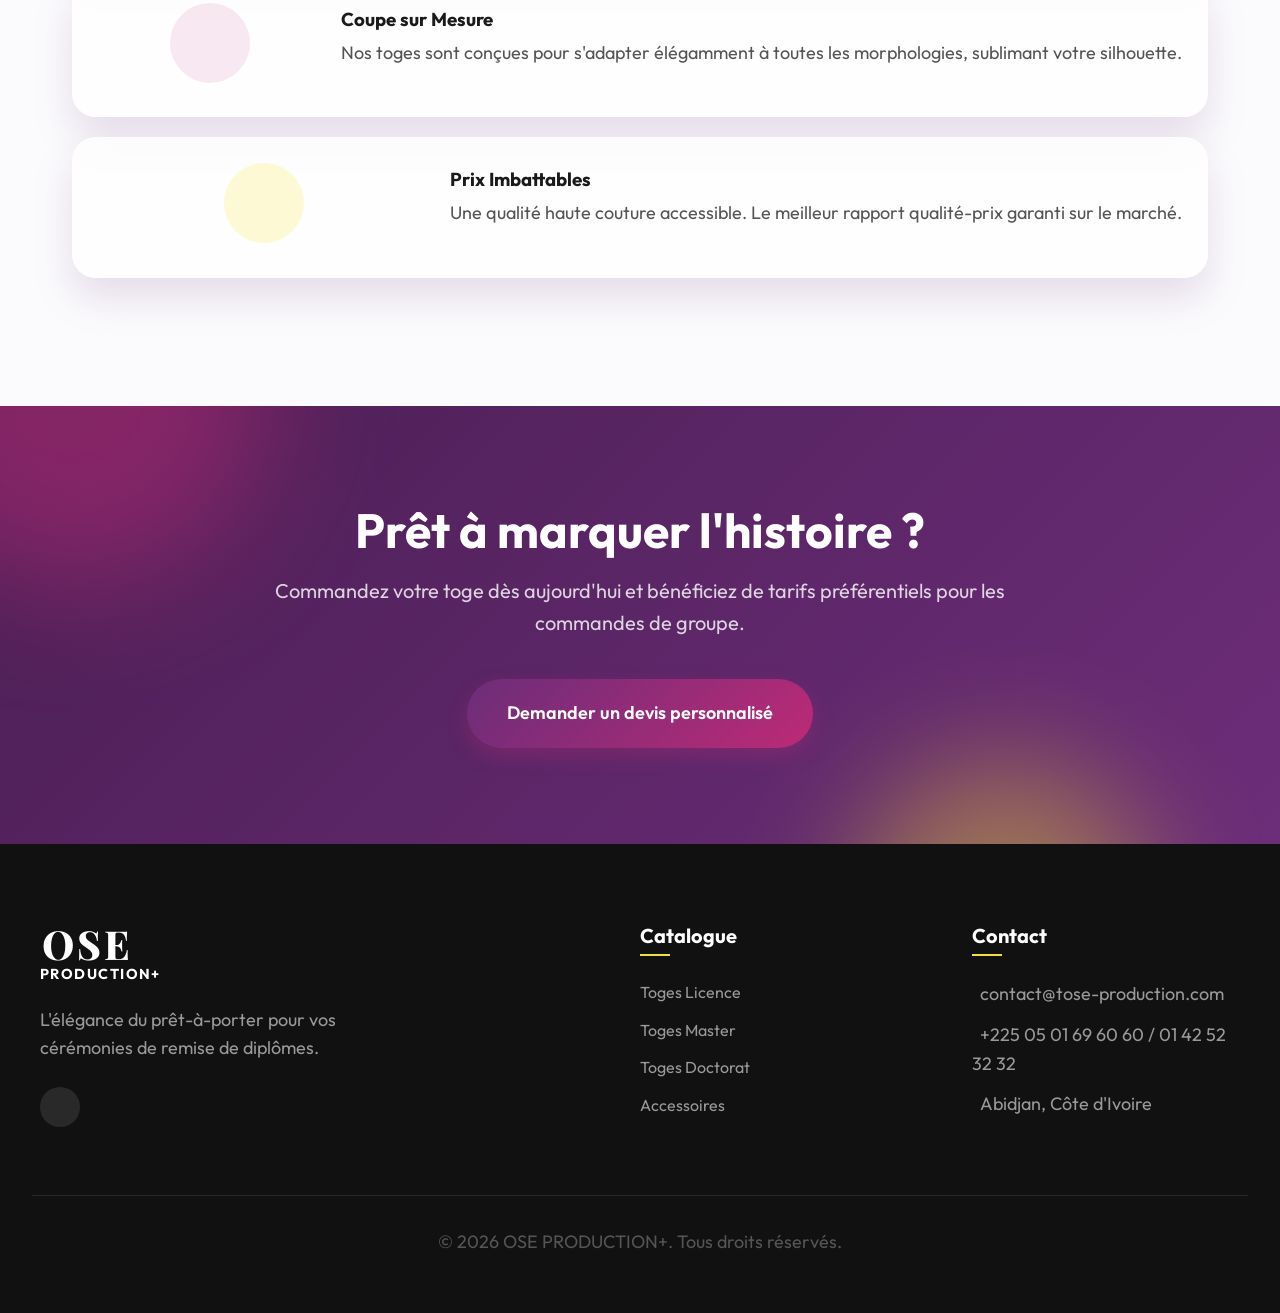
==== commit 5c92a16c: "new" ====
--- a/index.html
+++ b/index.html
@@ -91,14 +91,13 @@
             <i class="ph ph-hand-tap" style="margin-right: 5px;"></i> Appuyez sur une image pour voir les détails
         </p>
 
-                                <div class="products-grid">
-            
+        <div class="products-grid">
             <!-- Grande Catégorie: Enfant -->
             <div class="product-card fade-in-up" data-category="enfant" style="--delay: 0.1s">
                 <div class="product-image">
                     <img src="assets/toge-enfant/PHOTO-2026-07-03-21-31-05%203.jpg" alt="Toges Enfant">
                     <div class="product-overlay">
-                        <button class="btn-icon" data-images="assets/toge-enfant/model%201/PHOTO-2026-07-03-21-31-05%202.jpg,assets/toge-enfant/model%201/PHOTO-2026-07-03-21-31-04.jpg,assets/toge-enfant/model%201/PHOTO-2026-07-03-21-31-04%202.jpg,assets/toge-enfant/model%201/PHOTO-2026-07-03-21-31-04%203.jpg,assets/toge-enfant/model%201/PHOTO-2026-07-03-21-31-05.jpg|assets/toge-enfant/model%202/PHOTO-2026-07-03-21-31-06%203.jpg,assets/toge-enfant/model%202/PHOTO-2026-07-03-21-31-06.jpg,assets/toge-enfant/model%202/PHOTO-2026-07-03-21-31-06%202.jpg|assets/toge-enfant/PHOTO-2026-07-03-21-31-05%203.jpg|assets/toge-enfant/PHOTO-2026-07-03-21-31-06%205.jpg,assets/toge-enfant/PHOTO-2026-07-03-21-31-06%204.jpg" aria-label="Aperçu"><i class="ph ph-heart"></i></button>
+                        <button class="btn-icon" data-images="assets/toge-enfant/model%201/PHOTO-2026-07-03-21-31-05%202.jpg,assets/toge-enfant/model%201/PHOTO-2026-07-03-21-31-04.jpg,assets/toge-enfant/model%201/PHOTO-2026-07-03-21-31-04%202.jpg,assets/toge-enfant/model%201/PHOTO-2026-07-03-21-31-04%203.jpg,assets/toge-enfant/model%201/PHOTO-2026-07-03-21-31-05.jpg|assets/toge-enfant/model%202/PHOTO-2026-07-03-21-31-06%203.jpg,assets/toge-enfant/model%202/PHOTO-2026-07-03-21-31-06.jpg,assets/toge-enfant/model%202/PHOTO-2026-07-03-21-31-06%202.jpg|assets/toge-enfant/PHOTO-2026-07-03-21-31-05%203.jpg|assets/toge-enfant/PHOTO-2026-07-03-21-31-06%205.jpg,assets/toge-enfant/PHOTO-2026-07-03-21-31-06%204.jpg|assets/toge-enfant/model%203/PHOTO-2026-07-27-23-26-10.jpg,assets/toge-enfant/model%203/PHOTO-2026-07-27-23-26-10%202.jpg,assets/toge-enfant/model%203/PHOTO-2026-07-27-23-26-11.jpg" aria-label="Aperçu"><i class="ph ph-heart"></i></button>
                     </div>
                 </div>
                 <div class="product-info">
@@ -113,7 +112,7 @@
                 <div class="product-image">
                     <img src="assets/toge-licence-master/model%202/PHOTO-2026-07-03-21-35-28%203.jpg" alt="Toges Licence & Master">
                     <div class="product-overlay">
-                        <button class="btn-icon" data-images="assets/toge-licence-master/Model%201/PHOTO-2026-07-03-21-35-30%202.jpg,assets/toge-licence-master/Model%201/PHOTO-2026-07-03-21-35-32%204.jpg,assets/toge-licence-master/Model%201/PHOTO-2026-07-03-21-35-30.jpg,assets/toge-licence-master/Model%201/PHOTO-2026-07-03-21-35-31.jpg|assets/toge-licence-master/model%202/PHOTO-2026-07-03-21-35-28%203.jpg,assets/toge-licence-master/model%202/PHOTO-2026-07-03-21-35-28%202.jpg|assets/toge-licence-master/Model%203/PHOTO-2026-07-03-21-35-29%203.jpg,assets/toge-licence-master/Model%203/PHOTO-2026-07-03-21-35-29%202.jpg|assets/toge-licence-master/Model%204/PHOTO-2026-07-03-21-35-32%203.jpg,assets/toge-licence-master/Model%204/PHOTO-2026-07-03-21-35-32%202.jpg,assets/toge-licence-master/Model%204/PHOTO-2026-07-03-21-35-31%202.jpg,assets/toge-licence-master/Model%204/PHOTO-2026-07-03-21-35-31%203.jpg|assets/toge-licence-master/Model%205/PHOTO-2026-07-03-21-35-33%202.jpg,assets/toge-licence-master/Model%205/PHOTO-2026-07-03-21-35-33.jpg|assets/toge-licence-master/Model%206/PHOTO-2026-07-03-21-35-32.jpg|assets/toge-licence-master/Model%207/PHOTO-2026-07-03-21-35-29.jpg|assets/toge-licence-master/Model%208/PHOTO-2026-07-03-21-35-28.jpg" aria-label="Aperçu"><i class="ph ph-heart"></i></button>
+                        <button class="btn-icon" data-images="assets/toge-licence-master/Model%201/PHOTO-2026-07-03-21-35-30%202.jpg,assets/toge-licence-master/Model%201/PHOTO-2026-07-03-21-35-32%204.jpg,assets/toge-licence-master/Model%201/PHOTO-2026-07-03-21-35-30.jpg,assets/toge-licence-master/Model%201/PHOTO-2026-07-03-21-35-31.jpg|assets/toge-licence-master/model%202/PHOTO-2026-07-03-21-35-28%203.jpg,assets/toge-licence-master/model%202/PHOTO-2026-07-03-21-35-28%202.jpg|assets/toge-licence-master/Model%203/PHOTO-2026-07-03-21-35-29%203.jpg,assets/toge-licence-master/Model%203/PHOTO-2026-07-03-21-35-29%202.jpg|assets/toge-licence-master/Model%204/PHOTO-2026-07-03-21-35-32%203.jpg,assets/toge-licence-master/Model%204/PHOTO-2026-07-03-21-35-32%202.jpg|assets/toge-licence-master/Model%204/PHOTO-2026-07-03-21-35-31%202.jpg,assets/toge-licence-master/Model%204/PHOTO-2026-07-03-21-35-31%203.jpg|assets/toge-licence-master/Model%205/PHOTO-2026-07-03-21-35-33%202.jpg,assets/toge-licence-master/Model%205/PHOTO-2026-07-03-21-35-33.jpg|assets/toge-licence-master/Model%206/PHOTO-2026-07-03-21-35-32.jpg|assets/toge-licence-master/Model%207/PHOTO-2026-07-03-21-35-29.jpg|assets/toge-licence-master/Model%208/PHOTO-2026-07-03-21-35-28.jpg|assets/toge-licence-master/model%209/PHOTO-2026-07-27-23-26-13.jpg,assets/toge-licence-master/model%209/PHOTO-2026-07-27-23-26-13%202.jpg,assets/toge-licence-master/model%209/PHOTO-2026-07-27-23-26-14.jpg,assets/toge-licence-master/model%209/PHOTO-2026-07-27-23-26-14%202.jpg,assets/toge-licence-master/model%209/PHOTO-2026-07-27-23-26-14%203.jpg,assets/toge-licence-master/model%209/PHOTO-2026-07-27-23-26-15.jpg" aria-label="Aperçu"><i class="ph ph-heart"></i></button>
                     </div>
                 </div>
                 <div class="product-info">
@@ -152,7 +151,21 @@
                     <p class="product-price">À partir de 200 000 FCFA</p>
                 </div>
             </div>
-            
+
+            <!-- Grande Catégorie: Enseignants -->
+            <div class="product-card fade-in-up" data-category="enseignants" style="--delay: 0.5s">
+                <div class="product-image">
+                    <img src="assets/toges-enseignants/PHOTO-2026-07-27-23-26-13%203.jpg" alt="Toges Enseignants">
+                    <div class="product-overlay">
+                        <button class="btn-icon" data-images="assets/toges-enseignants/PHOTO-2026-07-27-23-26-13%203.jpg,assets/toges-enseignants/PHOTO-2026-07-27-23-26-15%202.jpg" aria-label="Aperçu"><i class="ph ph-heart"></i></button>
+                    </div>
+                </div>
+                <div class="product-info">
+                    <div class="product-category">ENSEIGNANTS</div>
+                    <h3 class="product-title">Collection Toges Enseignants</h3>
+                    <p class="product-price">À partir de 150 000 FCFA</p>
+                </div>
+            </div>
         </div>
     </section>
 
--- a/style.css
+++ b/style.css
@@ -1207,10 +1207,16 @@
     font-weight: 500;
     box-shadow: 0 10px 30px rgba(0,0,0,0.2);
     z-index: 99999;
-    transition: bottom 0.4s cubic-bezier(0.68, -0.55, 0.265, 1.55);
+    opacity: 0;
+    visibility: hidden;
+    pointer-events: none;
+    transition: bottom 0.4s cubic-bezier(0.68, -0.55, 0.265, 1.55), opacity 0.3s ease, visibility 0.3s ease;
 }
 .toast.show {
     bottom: 40px;
+    opacity: 1;
+    visibility: visible;
+    pointer-events: auto;
 }
 
 
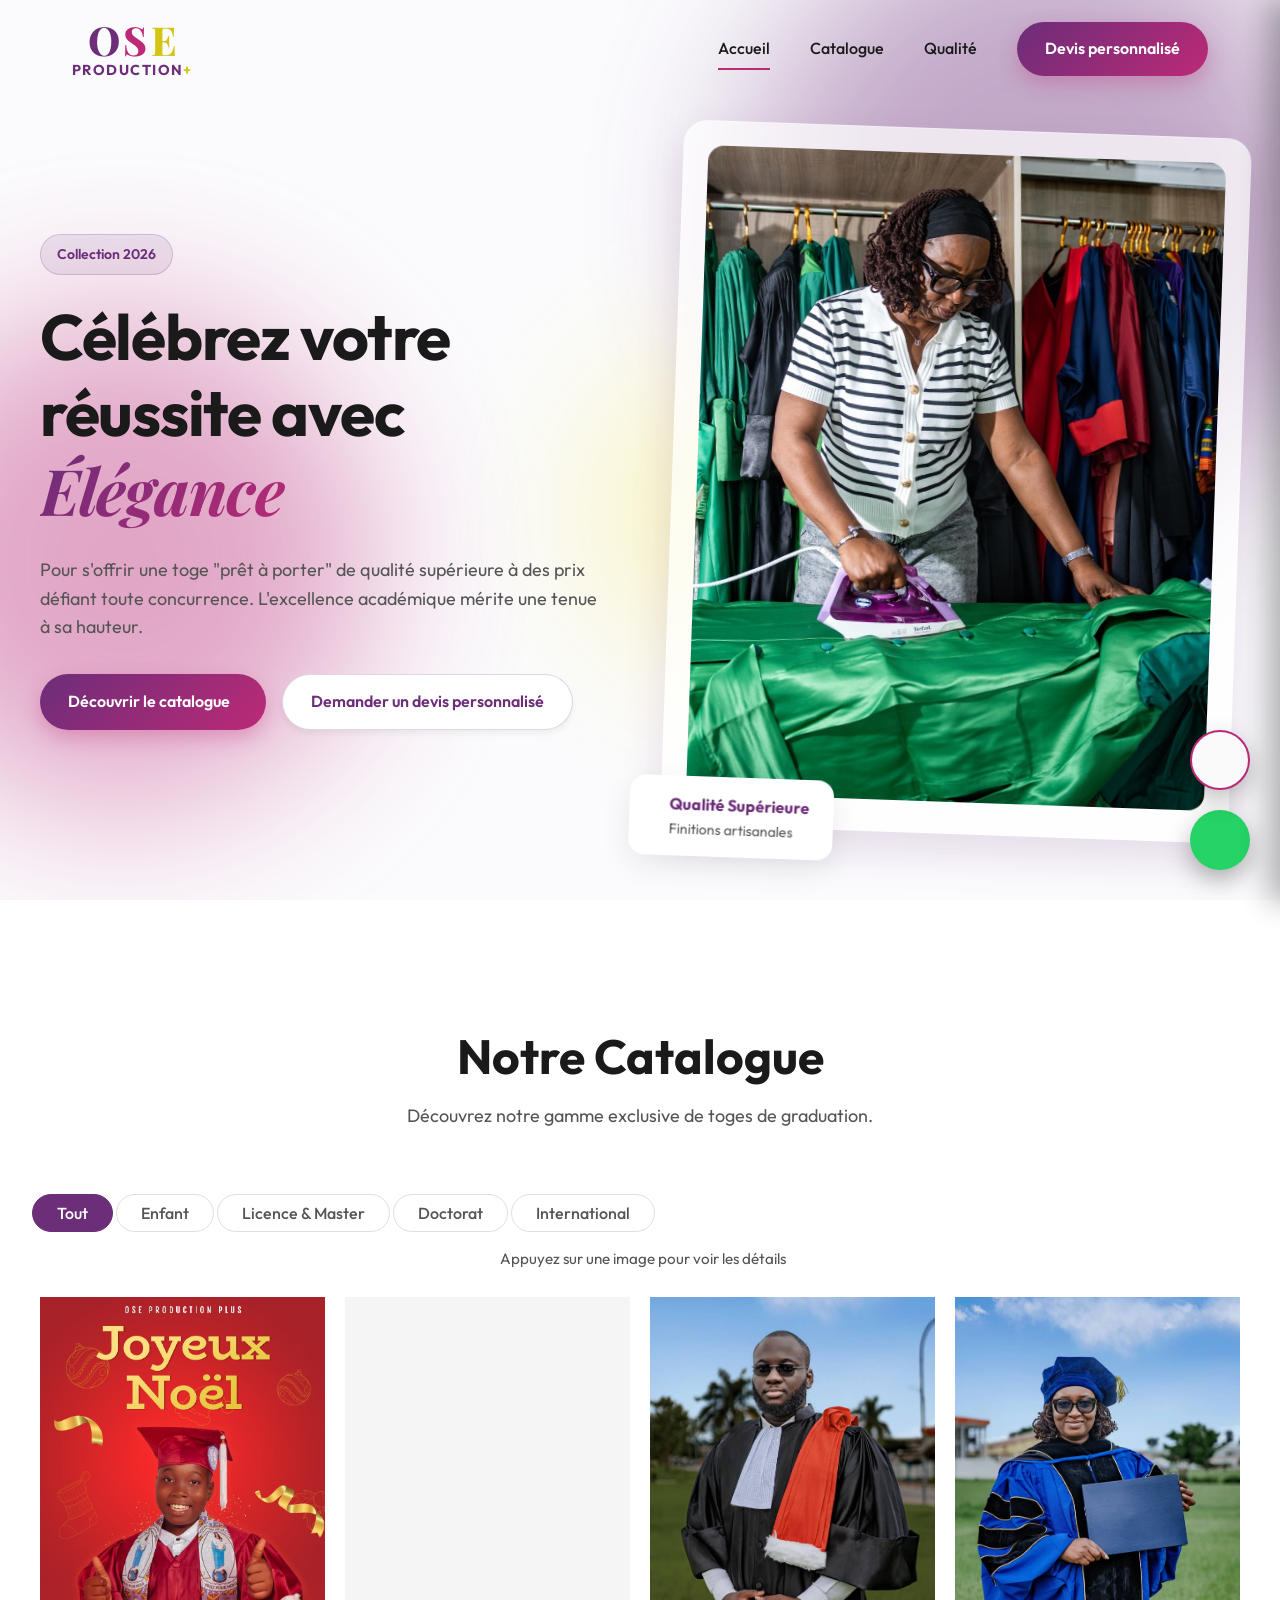
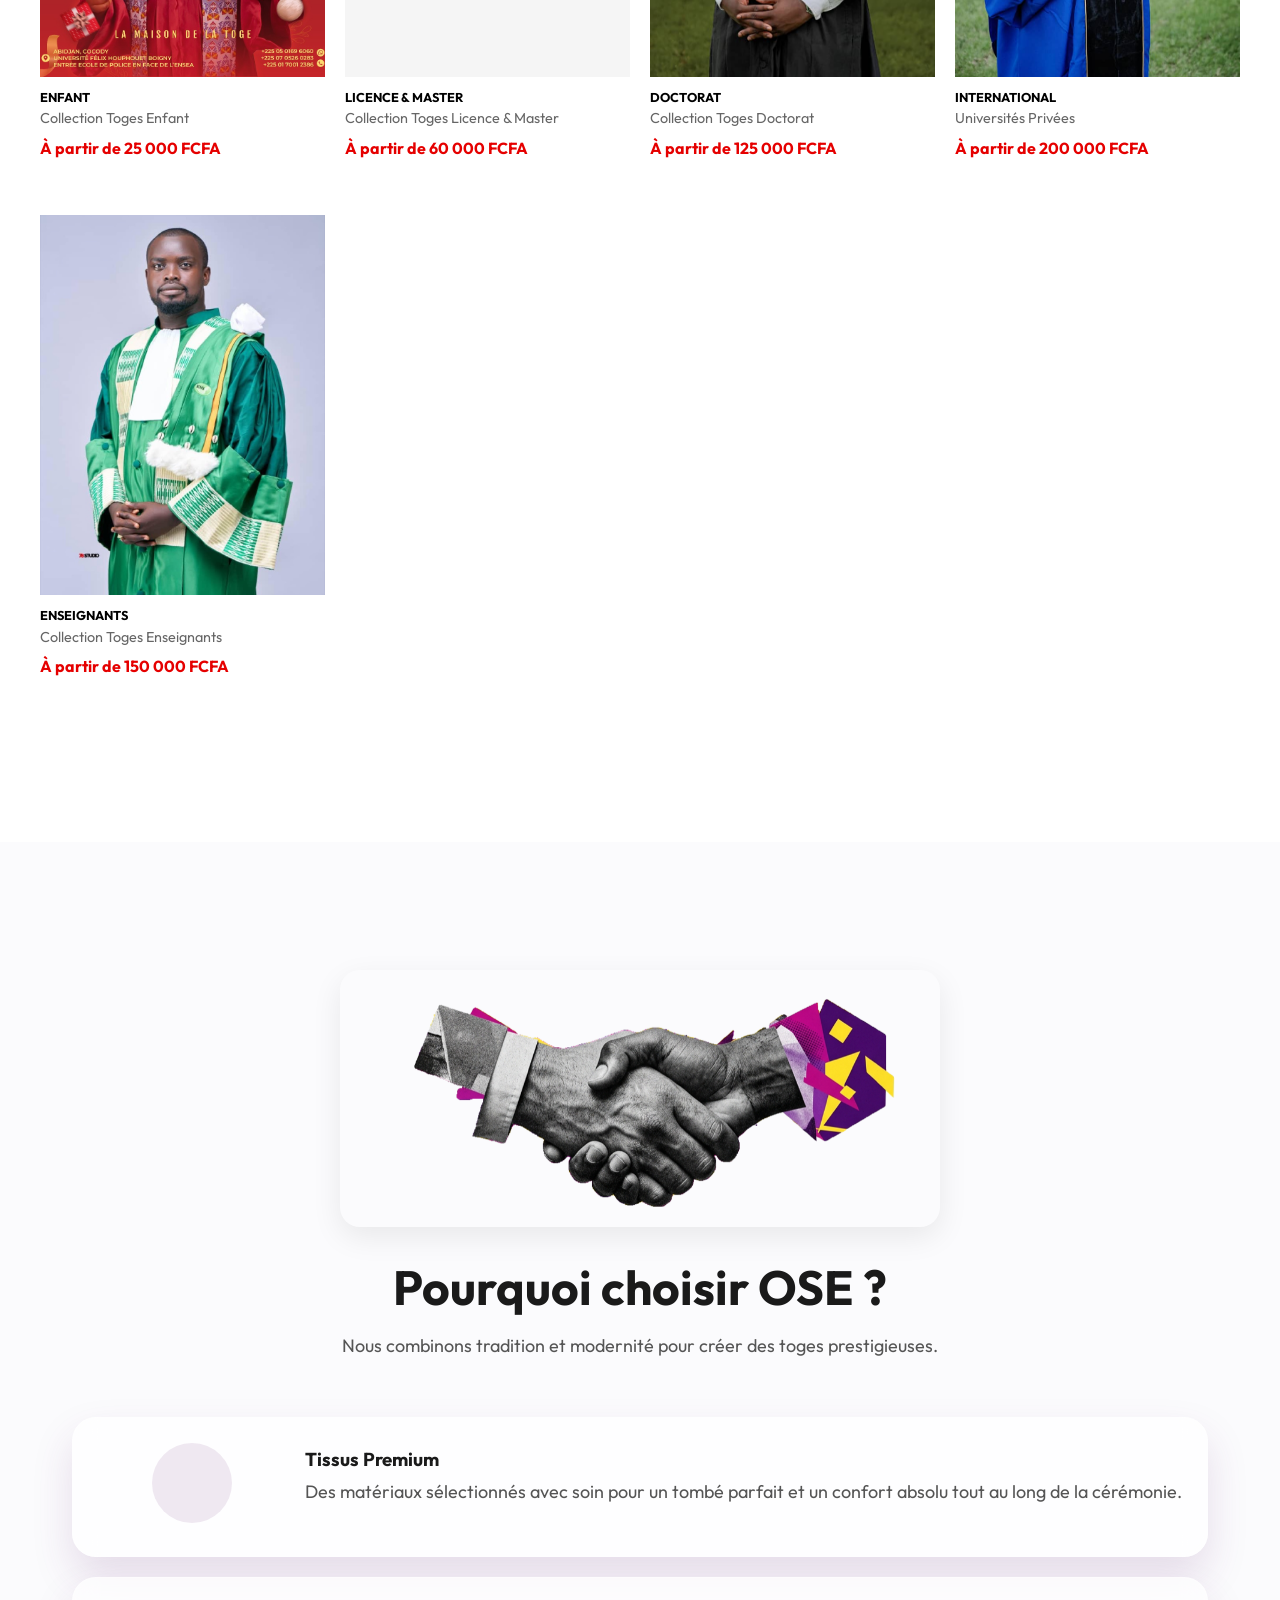
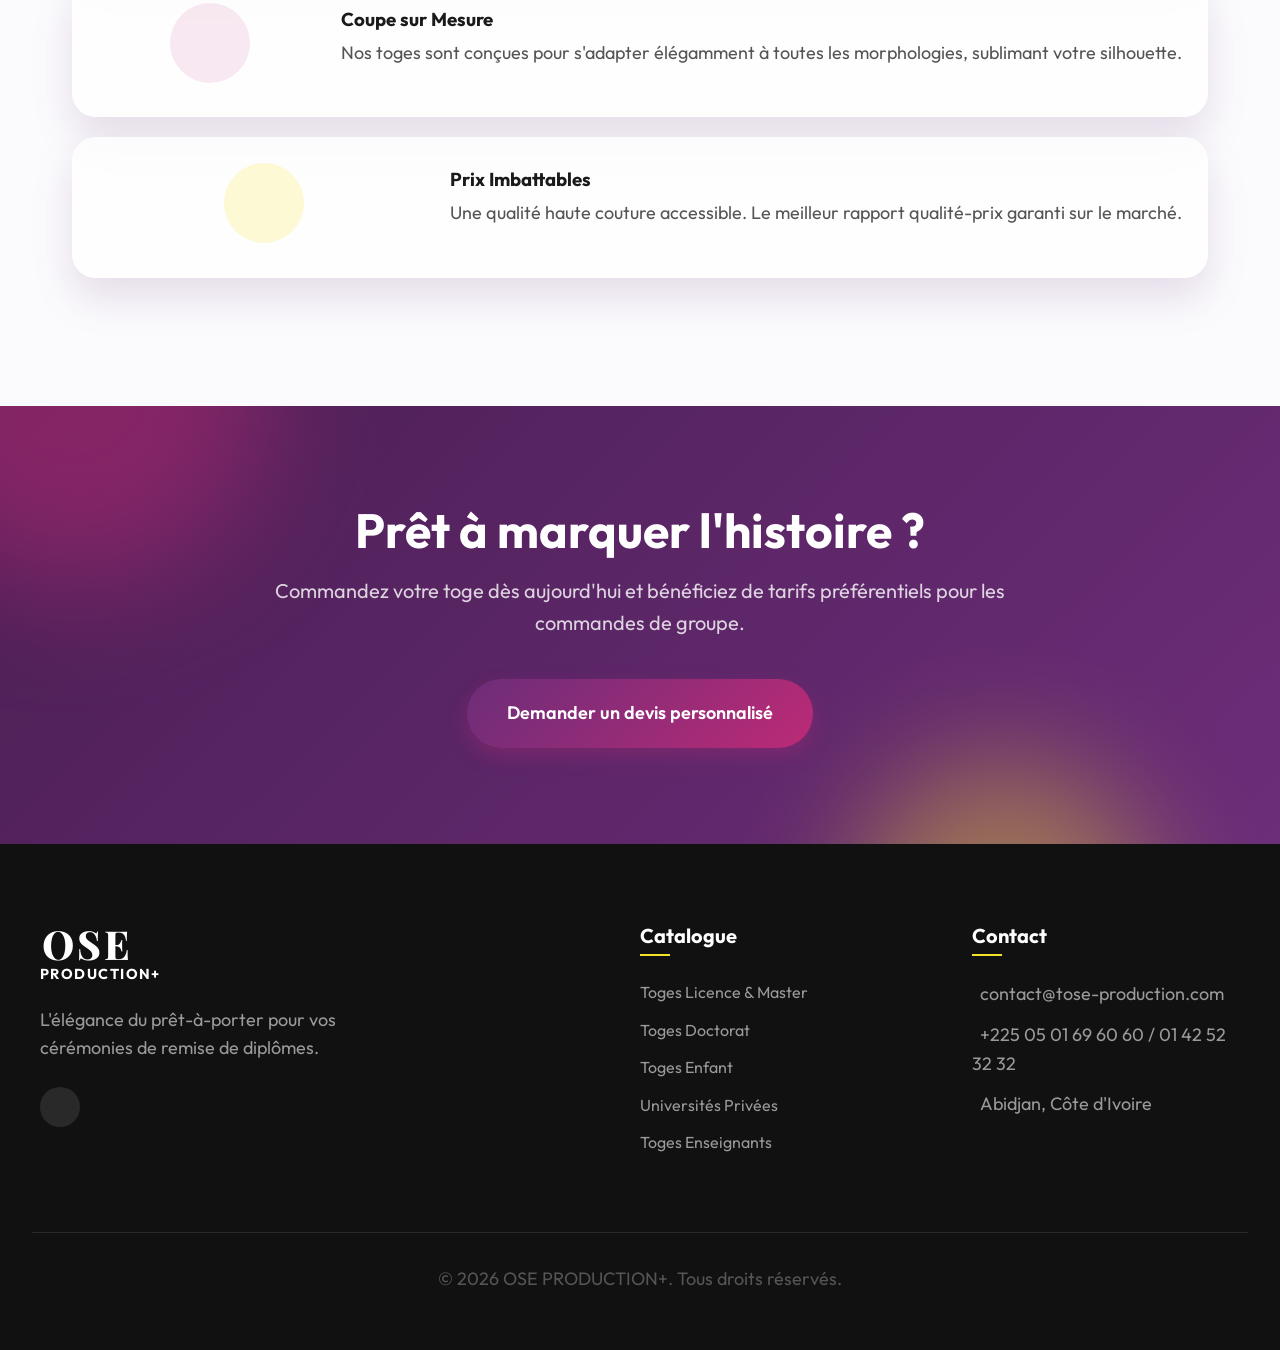
==== commit 7d878bbf: "admin" ====
--- a/index.html
+++ b/index.html
@@ -237,10 +237,11 @@
             </div>
             <div class="footer-links">
                 <h4>Catalogue</h4>
-                <a href="#">Toges Licence</a>
-                <a href="#">Toges Master</a>
-                <a href="#">Toges Doctorat</a>
-                <a href="#">Accessoires</a>
+                <a href="licence-master.html">Toges Licence & Master</a>
+                <a href="doctorat.html">Toges Doctorat</a>
+                <a href="enfant.html">Toges Enfant</a>
+                <a href="international.html">Universités Privées</a>
+                <a href="enseignants.html">Toges Enseignants</a>
             </div>
             <div class="footer-contact">
                 <h4>Contact</h4>
@@ -250,7 +251,7 @@
             </div>
         </div>
         <div class="footer-bottom">
-            <p>&copy; 2026 OSE PRODUCTION+. Tous droits réservés.</p>
+            <p><a href="admin.html" style="color: inherit; text-decoration: none; cursor: default;" title="OSE PRODUCTION">&copy; 2026 OSE PRODUCTION+. Tous droits réservés.</a></p>
         </div>
     </footer>
 
--- a/style.css
+++ b/style.css
@@ -1792,3 +1792,300 @@
 .party-emoji.shake {
     animation: shake-emoji 0.8s ease-in-out;
 }
+
+/* --- Admin Dashboard Styles --- */
+.admin-body {
+    background: #f4f5f9;
+    color: #222;
+    min-height: 100vh;
+    font-family: 'Outfit', sans-serif;
+}
+
+.admin-header {
+    background: white;
+    box-shadow: 0 4px 20px rgba(0,0,0,0.06);
+    padding: 1.25rem 2rem;
+    display: flex;
+    justify-content: space-between;
+    align-items: center;
+    position: sticky;
+    top: 0;
+    z-index: 1000;
+}
+
+.admin-logo-badge {
+    display: inline-flex;
+    align-items: center;
+    gap: 10px;
+}
+
+.admin-badge {
+    background: #9c4b8b;
+    color: white;
+    font-size: 0.75rem;
+    font-weight: 700;
+    padding: 4px 10px;
+    border-radius: 20px;
+    text-transform: uppercase;
+    letter-spacing: 0.5px;
+}
+
+.admin-main {
+    max-width: 1200px;
+    margin: 30px auto;
+    padding: 0 20px;
+}
+
+.admin-toolbar {
+    display: flex;
+    justify-content: space-between;
+    align-items: center;
+    flex-wrap: wrap;
+    gap: 15px;
+    margin-bottom: 25px;
+}
+
+.admin-tabs {
+    display: flex;
+    gap: 10px;
+    flex-wrap: wrap;
+}
+
+.admin-tab {
+    padding: 10px 18px;
+    border-radius: 25px;
+    background: white;
+    border: 1px solid #e2e8f0;
+    color: #4a5568;
+    font-weight: 600;
+    font-size: 0.9rem;
+    cursor: pointer;
+    transition: all 0.25s ease;
+}
+
+.admin-tab.active, .admin-tab:hover {
+    background: #9c4b8b;
+    color: white;
+    border-color: #9c4b8b;
+    box-shadow: 0 4px 12px rgba(156,75,139,0.25);
+}
+
+.admin-grid {
+    display: grid;
+    grid-template-columns: repeat(auto-fill, minmax(280px, 1fr));
+    gap: 25px;
+}
+
+.admin-card {
+    background: white;
+    border-radius: 16px;
+    overflow: hidden;
+    box-shadow: 0 6px 18px rgba(0,0,0,0.05);
+    transition: transform 0.3s ease, box-shadow 0.3s ease;
+    display: flex;
+    flex-direction: column;
+}
+
+.admin-card:hover {
+    transform: translateY(-5px);
+    box-shadow: 0 12px 25px rgba(0,0,0,0.1);
+}
+
+.admin-card-img {
+    position: relative;
+    width: 100%;
+    padding-bottom: 120%;
+    background: #edf2f7;
+    overflow: hidden;
+}
+
+.admin-card-img img {
+    position: absolute;
+    top: 0;
+    left: 0;
+    width: 100%;
+    height: 100%;
+    object-fit: cover;
+}
+
+.admin-card-badge {
+    position: absolute;
+    top: 12px;
+    left: 12px;
+    background: rgba(0,0,0,0.7);
+    color: white;
+    padding: 4px 10px;
+    border-radius: 12px;
+    font-size: 0.75rem;
+    font-weight: 600;
+    backdrop-filter: blur(4px);
+}
+
+.admin-card-body {
+    padding: 18px;
+    display: flex;
+    flex-direction: column;
+    flex: 1;
+}
+
+.admin-card-category {
+    font-size: 1.15rem;
+    font-weight: 700;
+    color: #1a202c;
+    margin-bottom: 4px;
+}
+
+.admin-card-title {
+    font-size: 0.95rem;
+    font-weight: 400;
+    color: #718096;
+    margin-bottom: 10px;
+}
+
+.admin-card-price {
+    font-size: 1.2rem;
+    font-weight: 800;
+    color: #d00000;
+    margin-bottom: 15px;
+}
+
+.admin-card-actions {
+    display: flex;
+    gap: 10px;
+    margin-top: auto;
+}
+
+.btn-admin-edit {
+    flex: 1;
+    padding: 8px 12px;
+    background: #edf2f7;
+    color: #2d3748;
+    border: none;
+    border-radius: 8px;
+    font-weight: 600;
+    font-size: 0.85rem;
+    cursor: pointer;
+    display: flex;
+    align-items: center;
+    justify-content: center;
+    gap: 6px;
+    transition: background 0.2s;
+}
+
+.btn-admin-edit:hover {
+    background: #e2e8f0;
+}
+
+.btn-admin-delete {
+    padding: 8px 12px;
+    background: #fff5f5;
+    color: #e53e3e;
+    border: 1px solid #fed7d7;
+    border-radius: 8px;
+    font-weight: 600;
+    font-size: 0.85rem;
+    cursor: pointer;
+    display: flex;
+    align-items: center;
+    justify-content: center;
+    gap: 6px;
+    transition: background 0.2s;
+}
+
+.btn-admin-delete:hover {
+    background: #e53e3e;
+    color: white;
+}
+
+.upload-dropzone {
+    border: 2px dashed #cbd5e0;
+    border-radius: 12px;
+    padding: 25px;
+    text-align: center;
+    background: #f7fafc;
+    cursor: pointer;
+    transition: border-color 0.2s, background 0.2s;
+    margin-top: 8px;
+}
+
+.upload-dropzone:hover {
+    border-color: #9c4b8b;
+    background: #fff5fb;
+}
+
+.preview-grid {
+    display: flex;
+    flex-wrap: wrap;
+    gap: 10px;
+    margin-top: 15px;
+}
+
+.preview-thumb-item {
+    position: relative;
+    width: 70px;
+    height: 70px;
+    border-radius: 8px;
+    overflow: hidden;
+    box-shadow: 0 2px 6px rgba(0,0,0,0.1);
+}
+
+.preview-thumb-item img {
+    width: 100%;
+    height: 100%;
+    object-fit: cover;
+}
+
+.preview-thumb-remove {
+    position: absolute;
+    top: 3px;
+    right: 3px;
+    background: rgba(229, 62, 62, 0.9);
+    color: white;
+    border: none;
+    border-radius: 50%;
+    width: 20px;
+    height: 20px;
+    font-size: 12px;
+    display: flex;
+    align-items: center;
+    justify-content: center;
+    cursor: pointer;
+}
+
+/* --- Password Toggle Eye Icon Styles --- */
+.pwd-input-wrapper {
+    position: relative;
+    width: 100%;
+}
+
+.pwd-input-wrapper input {
+    padding-right: 45px !important;
+}
+
+.btn-toggle-pwd {
+    position: absolute;
+    right: 12px;
+    top: 50%;
+    transform: translateY(-50%);
+    background: transparent;
+    border: none;
+    color: #718096;
+    font-size: 1.25rem;
+    cursor: pointer;
+    padding: 6px;
+    display: flex;
+    align-items: center;
+    justify-content: center;
+    transition: color 0.2s, transform 0.2s;
+    z-index: 20;
+    pointer-events: auto;
+}
+
+.btn-toggle-pwd * {
+    pointer-events: none;
+}
+
+.btn-toggle-pwd:hover {
+    color: #9c4b8b;
+    transform: translateY(-50%) scale(1.1);
+}
